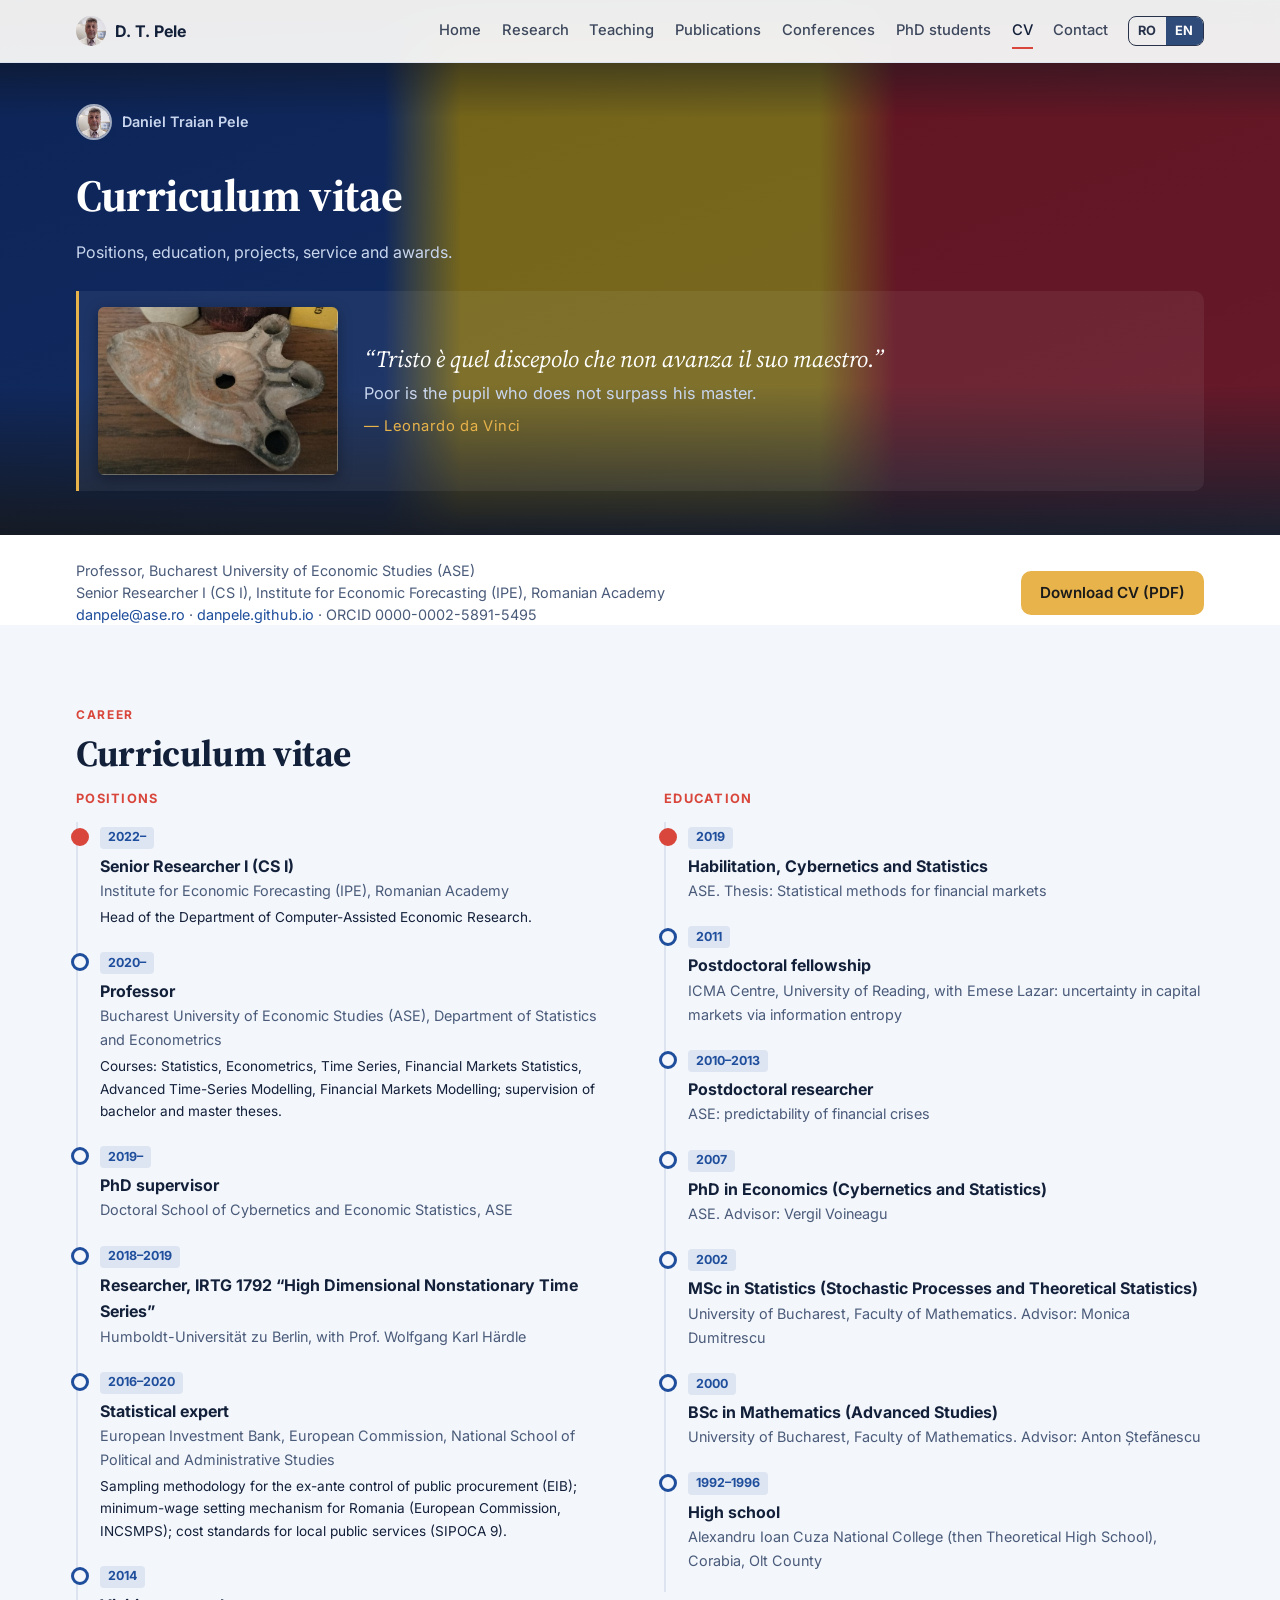
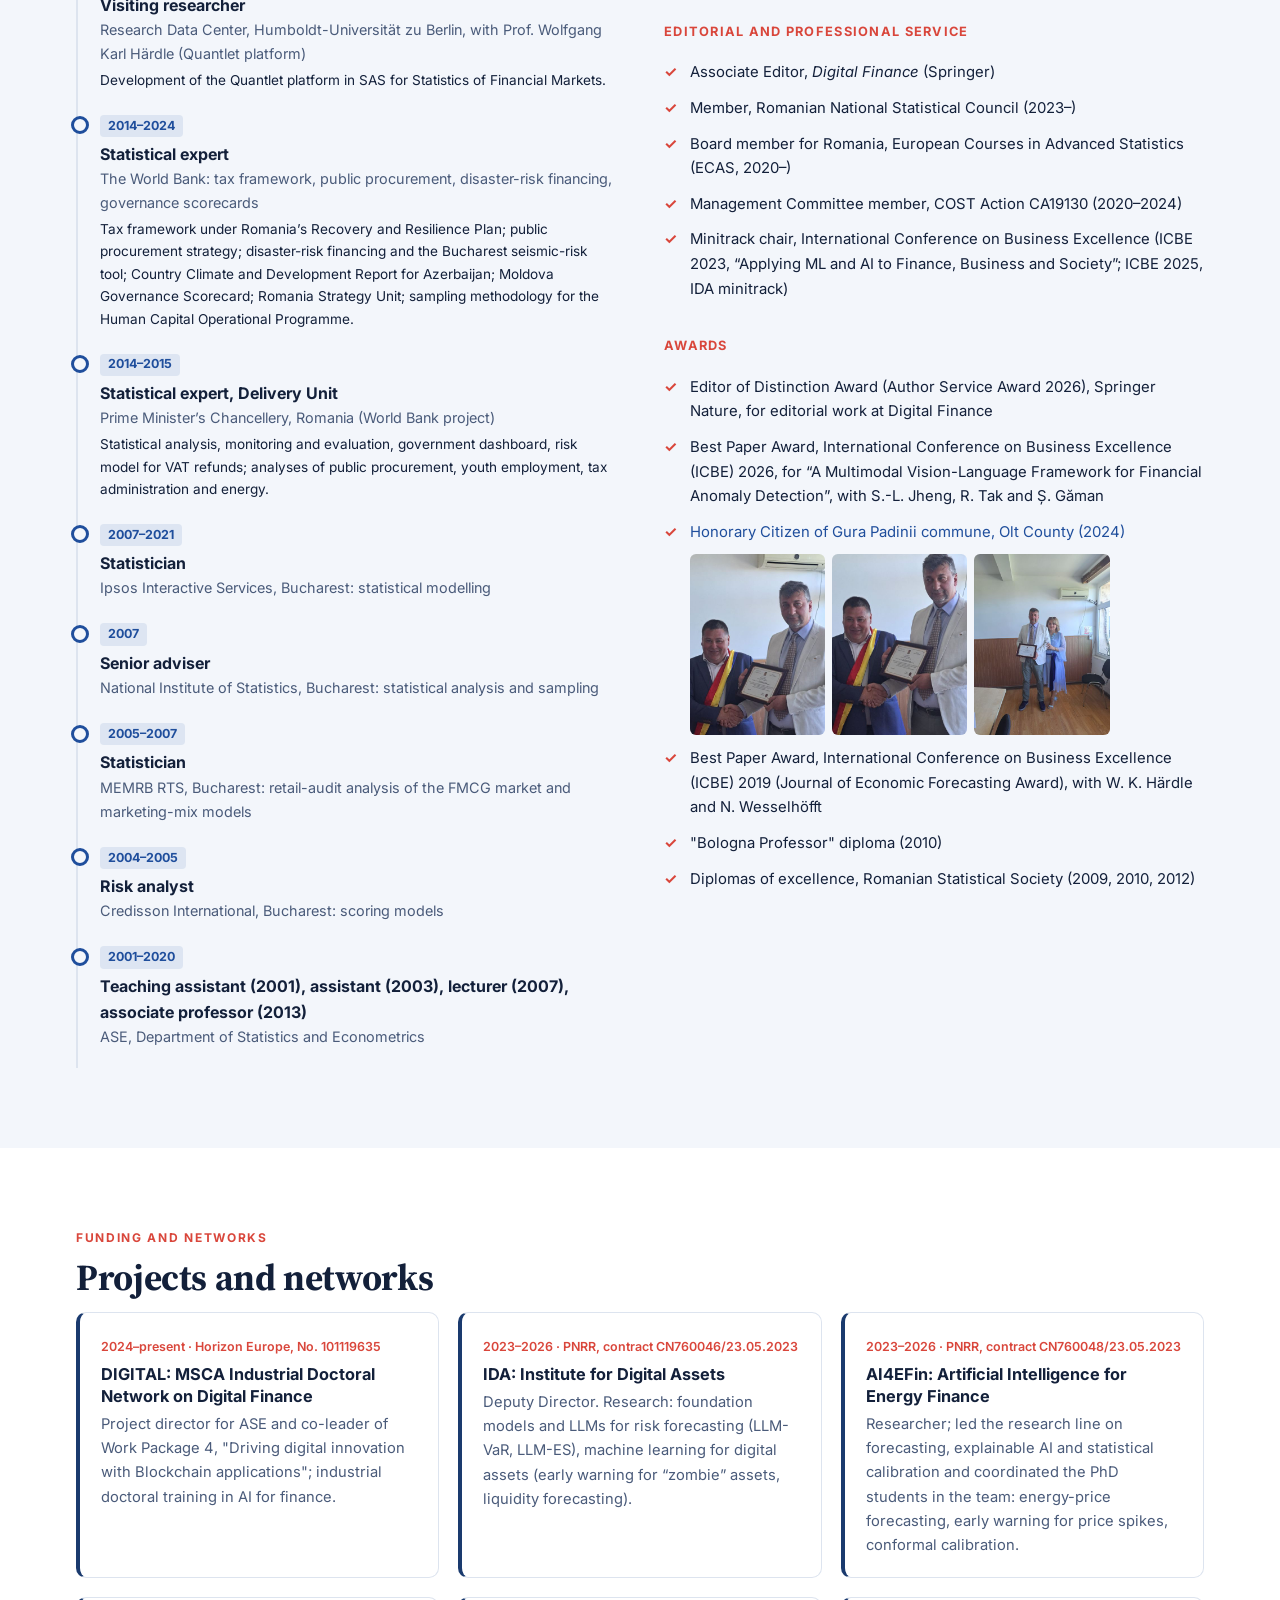
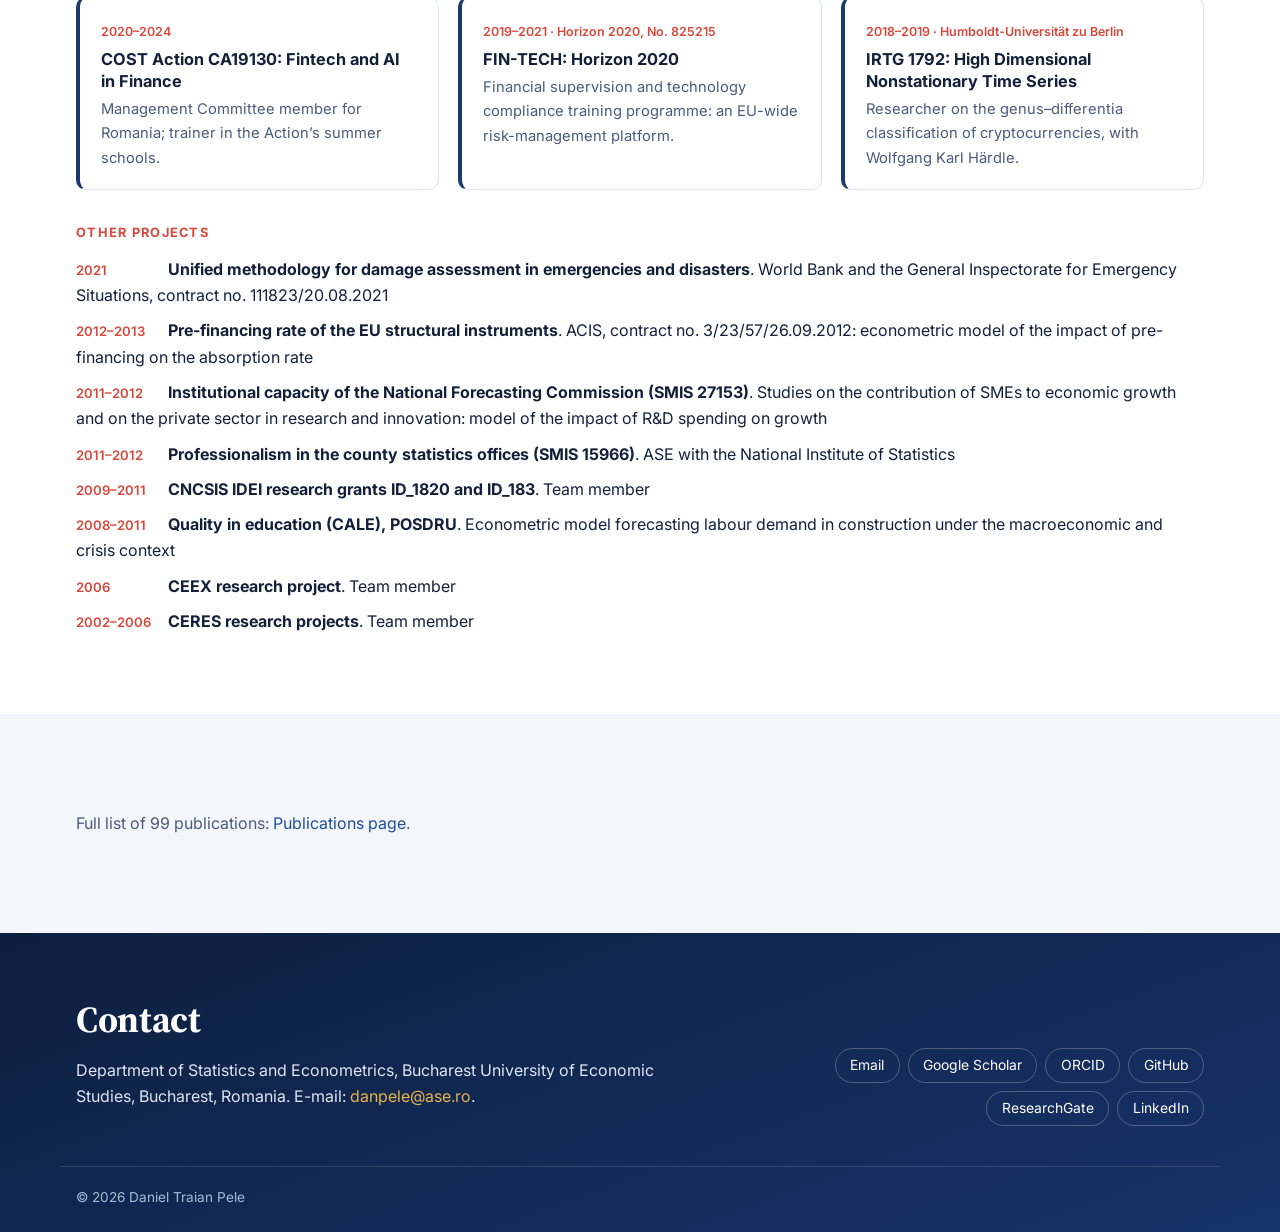
==== cv.html @ 3eecfa54 "Handbook of Blockchain Analytics: correct the editor name (Henry Horng-Shing Lu)" ====
<!DOCTYPE html>
<html lang="en" data-lang="en"><head>
    <meta charset="UTF-8">
    <meta name="viewport" content="width=device-width, initial-scale=1.0">
    <title>Curriculum vitae · Daniel Traian Pele</title>
    <meta name="description" content="Curriculum vitae of Daniel Traian Pele: positions, education, projects, service, awards and journal articles.">
    <meta name="author" content="Daniel Traian Pele">
    <link rel="canonical" href="https://danpele.github.io/cv.html">
    <link rel="alternate" hreflang="en" href="https://danpele.github.io/cv.html">
    <link rel="alternate" hreflang="ro" href="https://danpele.github.io/cv_ro.html">
    <meta property="og:type" content="website">
    <meta property="og:title" content="Curriculum vitae · Daniel Traian Pele">
    <meta property="og:description" content="Curriculum vitae of Daniel Traian Pele: positions, education, projects, service, awards and journal articles.">
    <meta property="og:url" content="https://danpele.github.io/cv.html">
    <meta property="og:image" content="https://danpele.github.io/assets/og.jpg">
    <meta property="og:image:width" content="1200">
    <meta property="og:image:height" content="630">
    <meta property="og:locale" content="en_GB">
    <meta name="twitter:card" content="summary_large_image">
    <link rel="icon" type="image/png" sizes="64x64" href="assets/favicon.png">
    <link rel="apple-touch-icon" href="assets/apple-touch-icon.png">
    <link rel="preconnect" href="https://fonts.googleapis.com">
    <link rel="preconnect" href="https://fonts.gstatic.com" crossorigin="">
    <link href="https://fonts.googleapis.com/css2?family=Inter:wght@400;500;600;700&amp;family=Source+Serif+4:opsz,wght@8..60,500;8..60,600;8..60,700&amp;display=swap" rel="stylesheet">
    <link rel="stylesheet" href="assets/style.css?v=6098e333">
</head>
<body data-page="cv">
    <header class="topbar solid" id="topbar">
        <div class="wrap topbar-inner">
            <a class="brand" href="index.html"><img src="assets/photo.jpg" alt=""><span>D. T. Pele</span></a>
            <nav class="nav" id="nav"><a href="index.html">Home</a><a href="index.html#themes">Research</a><a href="index.html#teaching">Teaching</a><a href="publications.html">Publications</a><a href="talks.html">Conferences</a><a href="phd.html">PhD students</a><a href="cv.html" aria-current="page" class="active">CV</a><a href="#contact">Contact</a></nav>
            <div class="lang" role="group" aria-label="Language"><a href="cv_ro.html" hreflang="ro" id="lang-ro">RO</a><a href="cv.html" hreflang="en" id="lang-en" aria-current="true">EN</a></div>
        </div>
    </header>

    <section class="page-hero">
        <div class="wrap page-hero-inner">
            <a class="page-hero-person" id="page-person" href="index.html"><img src="assets/photo.jpg" alt="" width="56" height="56"><span>Daniel Traian Pele</span></a>
            <h1 id="page-title">Curriculum vitae</h1>
            <p id="page-lead">Positions, education, projects, service and awards.</p>
            <figure class="motto" id="motto"><a class="motto-lamp" href="https://www.linkedin.com/posts/daniel-traian-pele_1-decembrie-ziua-na%C8%9Bional%C4%83-a-rom%C3%A2niei-share-7398786810773942272-Xl_a/" target="_blank" rel="noopener" title="Daco-Roman oil lamp, 2nd–4th century AD, found near Gura-Padinii (Romanați, today Olt county)"><img src="assets/opait.jpg" alt="Daco-Roman oil lamp, 2nd–4th century AD, found near Gura-Padinii (Romanați, today Olt county)" width="806" height="564"></a><div><blockquote lang="it">“Tristo è quel discepolo che non avanza il suo maestro.”</blockquote><p>Poor is the pupil who does not surpass his master.</p><figcaption>— Leonardo da Vinci</figcaption></div></figure>
        </div>
    </section>

    <main>
        <section id="cvhead" class="section cvhead">
            <div class="wrap cvhead-inner">
                <p class="cv-contact" id="cv-contact">Professor, Bucharest University of Economic Studies (ASE)<br>Senior Researcher I (CS I), Institute for Economic Forecasting (IPE), Romanian Academy<br><a href="mailto:danpele@ase.ro">danpele@ase.ro</a> · <a href="https://danpele.github.io">danpele.github.io</a> · ORCID 0000-0002-5891-5495</p>
                <a class="btn btn-solid" id="cv-pdf" href="assets/CV_Daniel_Traian_Pele_EN.pdf" download="" data-t="cvPdf">Download CV (PDF)</a>
            </div>
        </section>
        <section id="cv" class="section">
            <div class="wrap">
                <p class="kicker" data-t="cvKicker">Career</p>
                <h2 data-t="cv">Curriculum vitae</h2>
                <div class="cv-grid">
                    <div>
                        <h3 data-t="positions">Positions</h3>
                        <ol class="timeline" id="positions"><li><span class="when">2022–</span><b>Senior Researcher I (CS I)</b><span class="what">Institute for Economic Forecasting (IPE), Romanian Academy</span><span class="desc">Head of the Department of Computer-Assisted Economic Research.</span></li><li><span class="when">2020–</span><b>Professor</b><span class="what">Bucharest University of Economic Studies (ASE), Department of Statistics and Econometrics</span><span class="desc">Courses: Statistics, Econometrics, Time Series, Financial Markets Statistics, Advanced Time-Series Modelling, Financial Markets Modelling; supervision of bachelor and master theses.</span></li><li><span class="when">2019–</span><b>PhD supervisor</b><span class="what">Doctoral School of Cybernetics and Economic Statistics, ASE</span></li><li><span class="when">2018–2019</span><b>Researcher, IRTG 1792 “High Dimensional Nonstationary Time Series”</b><span class="what">Humboldt-Universität zu Berlin, with Prof. Wolfgang Karl Härdle</span></li><li><span class="when">2016–2020</span><b>Statistical expert</b><span class="what">European Investment Bank, European Commission, National School of Political and Administrative Studies</span><span class="desc">Sampling methodology for the ex-ante control of public procurement (EIB); minimum-wage setting mechanism for Romania (European Commission, INCSMPS); cost standards for local public services (SIPOCA 9).</span></li><li><span class="when">2014</span><b>Visiting researcher</b><span class="what">Research Data Center, Humboldt-Universität zu Berlin, with Prof. Wolfgang Karl Härdle (Quantlet platform)</span><span class="desc">Development of the Quantlet platform in SAS for Statistics of Financial Markets.</span></li><li><span class="when">2014–2024</span><b>Statistical expert</b><span class="what">The World Bank: tax framework, public procurement, disaster-risk financing, governance scorecards</span><span class="desc">Tax framework under Romania’s Recovery and Resilience Plan; public procurement strategy; disaster-risk financing and the Bucharest seismic-risk tool; Country Climate and Development Report for Azerbaijan; Moldova Governance Scorecard; Romania Strategy Unit; sampling methodology for the Human Capital Operational Programme.</span></li><li><span class="when">2014–2015</span><b>Statistical expert, Delivery Unit</b><span class="what">Prime Minister’s Chancellery, Romania (World Bank project)</span><span class="desc">Statistical analysis, monitoring and evaluation, government dashboard, risk model for VAT refunds; analyses of public procurement, youth employment, tax administration and energy.</span></li><li><span class="when">2007–2021</span><b>Statistician</b><span class="what">Ipsos Interactive Services, Bucharest: statistical modelling</span></li><li><span class="when">2007</span><b>Senior adviser</b><span class="what">National Institute of Statistics, Bucharest: statistical analysis and sampling</span></li><li><span class="when">2005–2007</span><b>Statistician</b><span class="what">MEMRB RTS, Bucharest: retail-audit analysis of the FMCG market and marketing-mix models</span></li><li><span class="when">2004–2005</span><b>Risk analyst</b><span class="what">Credisson International, Bucharest: scoring models</span></li><li><span class="when">2001–2020</span><b>Teaching assistant (2001), assistant (2003), lecturer (2007), associate professor (2013)</b><span class="what">ASE, Department of Statistics and Econometrics</span></li></ol>
                    </div>
                    <div>
                        <h3 data-t="education">Education</h3>
                        <ol class="timeline" id="education"><li><span class="when">2019</span><b>Habilitation, Cybernetics and Statistics</b><span class="what">ASE. Thesis: Statistical methods for financial markets</span></li><li><span class="when">2011</span><b>Postdoctoral fellowship</b><span class="what">ICMA Centre, University of Reading, with Emese Lazar: uncertainty in capital markets via information entropy</span></li><li><span class="when">2010–2013</span><b>Postdoctoral researcher</b><span class="what">ASE: predictability of financial crises</span></li><li><span class="when">2007</span><b>PhD in Economics (Cybernetics and Statistics)</b><span class="what">ASE. Advisor: Vergil Voineagu</span></li><li><span class="when">2002</span><b>MSc in Statistics (Stochastic Processes and Theoretical Statistics)</b><span class="what">University of Bucharest, Faculty of Mathematics. Advisor: Monica Dumitrescu</span></li><li><span class="when">2000</span><b>BSc in Mathematics (Advanced Studies)</b><span class="what">University of Bucharest, Faculty of Mathematics. Advisor: Anton Ștefănescu</span></li><li><span class="when">1992–1996</span><b>High school</b><span class="what">Alexandru Ioan Cuza National College (then Theoretical High School), Corabia, Olt County</span></li></ol>
                        <h3 data-t="service">Editorial and professional service</h3>
                        <ul class="ticks" id="service"><li>Associate Editor, <em>Digital Finance</em> (Springer)</li><li>Member, Romanian National Statistical Council (2023–)</li><li>Board member for Romania, European Courses in Advanced Statistics (ECAS, 2020–)</li><li>Management Committee member, COST Action CA19130 (2020–2024)</li><li>Minitrack chair, International Conference on Business Excellence (ICBE 2023, “Applying ML and AI to Finance, Business and Society”; ICBE 2025, IDA minitrack)</li></ul>
                        <h3 data-t="awards">Awards</h3>
                        <ul class="ticks" id="awards"><li>Editor of Distinction Award (Author Service Award 2026), Springer Nature, for editorial work at Digital Finance</li><li>Best Paper Award, International Conference on Business Excellence (ICBE) 2026, for “A Multimodal Vision-Language Framework for Financial Anomaly Detection”, with S.-L. Jheng, R. Tak and Ș. Găman</li><li><a href="https://lnkd.in/p/dWUSnViU" target="_blank" rel="noopener">Honorary Citizen of Gura Padinii commune, Olt County (2024)</a><span class="news-pics" style="max-width:420px"><a href="assets/a_gura_1.jpg" target="_blank" rel="noopener"><img src="assets/a_gura_1.jpg" alt="" width="480" height="640" loading="lazy" style="aspect-ratio:3/4"></a><a href="assets/a_gura_2.jpg" target="_blank" rel="noopener"><img src="assets/a_gura_2.jpg" alt="" width="480" height="640" loading="lazy" style="aspect-ratio:3/4"></a><a href="assets/a_gura_3.jpg" target="_blank" rel="noopener"><img src="assets/a_gura_3.jpg" alt="" width="480" height="640" loading="lazy" style="aspect-ratio:3/4"></a></span></li><li>Best Paper Award, International Conference on Business Excellence (ICBE) 2019 (Journal of Economic Forecasting Award), with W. K. Härdle and N. Wesselhöfft</li><li>"Bologna Professor" diploma (2010)</li><li>Diplomas of excellence, Romanian Statistical Society (2009, 2010, 2012)</li></ul>
                    </div>
                </div>
            </div>
        </section>
        <section id="research" class="section">
            <div class="wrap">
                <p class="kicker" data-t="researchKicker">Funding and networks</p>
                <h2 data-t="research">Projects and networks</h2>
                <div class="projects" id="projects"><a class="project" href="https://www.digital-finance-msca.com" target="_blank" rel="noopener"><span class="meta">2024–present · Horizon Europe, No. 101119635</span><h4>DIGITAL: MSCA Industrial Doctoral Network on Digital Finance</h4><p>Project director for ASE and co-leader of Work Package 4, "Driving digital innovation with Blockchain applications"; industrial doctoral training in AI for finance.</p></a><a class="project" href="https://www.theida.net" target="_blank" rel="noopener"><span class="meta">2023–2026 · PNRR, contract CN760046/23.05.2023</span><h4>IDA: Institute for Digital Assets</h4><p>Deputy Director. Research: foundation models and LLMs for risk forecasting (LLM-VaR, LLM-ES), machine learning for digital assets (early warning for “zombie” assets, liquidity forecasting).</p></a><a class="project" href="https://www.ai4efin.ase.ro" target="_blank" rel="noopener"><span class="meta">2023–2026 · PNRR, contract CN760048/23.05.2023</span><h4>AI4EFin: Artificial Intelligence for Energy Finance</h4><p>Researcher; led the research line on forecasting, explainable AI and statistical calibration and coordinated the PhD students in the team: energy-price forecasting, early warning for price spikes, conformal calibration.</p></a><a class="project" href="https://www.cost.eu/actions/CA19130/" target="_blank" rel="noopener"><span class="meta">2020–2024</span><h4>COST Action CA19130: Fintech and AI in Finance</h4><p>Management Committee member for Romania; trainer in the Action’s summer schools.</p></a><div class="project"><span class="meta">2019–2021 · Horizon 2020, No. 825215</span><h4>FIN-TECH: Horizon 2020</h4><p>Financial supervision and technology compliance training programme: an EU-wide risk-management platform.</p></div><div class="project"><span class="meta">2018–2019 · Humboldt-Universität zu Berlin</span><h4>IRTG 1792: High Dimensional Nonstationary Time Series</h4><p>Researcher on the genus–differentia classification of cryptocurrencies, with Wolfgang Karl Härdle.</p></div></div><h3 class="cv-sec more-proj">Other projects</h3><ul class="more-projects"><li><span class="meta">2021</span> <b>Unified methodology for damage assessment in emergencies and disasters</b>. World Bank and the General Inspectorate for Emergency Situations, contract no. 111823/20.08.2021</li><li><span class="meta">2012–2013</span> <b>Pre-financing rate of the EU structural instruments</b>. ACIS, contract no. 3/23/57/26.09.2012: econometric model of the impact of pre-financing on the absorption rate</li><li><span class="meta">2011–2012</span> <b>Institutional capacity of the National Forecasting Commission (SMIS 27153)</b>. Studies on the contribution of SMEs to economic growth and on the private sector in research and innovation: model of the impact of R&amp;D spending on growth</li><li><span class="meta">2011–2012</span> <b>Professionalism in the county statistics offices (SMIS 15966)</b>. ASE with the National Institute of Statistics</li><li><span class="meta">2009–2011</span> <b>CNCSIS IDEI research grants ID_1820 and ID_183</b>. Team member</li><li><span class="meta">2008–2011</span> <b>Quality in education (CALE), POSDRU</b>. Econometric model forecasting labour demand in construction under the macroeconomic and crisis context</li><li><span class="meta">2006</span> <b>CEEX research project</b>. Team member</li><li><span class="meta">2002–2006</span> <b>CERES research projects</b>. Team member</li></ul>
            </div>
        </section>
        <section id="cvpubs" class="section">
            <div class="wrap">
                <p class="muted" id="cv-pubs-note">Full list of 99 publications: <a href="publications.html">Publications page</a>.</p>
            </div>
        </section>
    </main>

    <footer class="footer" id="contact">
        <div class="wrap footer-grid">
            <div>
                <h2 data-t="contact">Contact</h2>
                <p id="contact-text">Department of Statistics and Econometrics, Bucharest University of Economic Studies, Bucharest, Romania. E-mail: <a href="mailto:danpele@ase.ro">danpele@ase.ro</a>.</p>
            </div>
            <div class="footer-links" id="footer-links"><a href="mailto:danpele@ase.ro">Email</a><a href="https://scholar.google.com/citations?user=8dmnNZ4AAAAJ" target="_blank" rel="noopener">Google Scholar</a><a href="https://orcid.org/0000-0002-5891-5495" target="_blank" rel="noopener">ORCID</a><a href="https://github.com/danpele" target="_blank" rel="noopener">GitHub</a><a href="https://www.researchgate.net/profile/Daniel_Traian_Pele" target="_blank" rel="noopener">ResearchGate</a><a href="https://www.linkedin.com/in/daniel-traian-pele-4a73a49/" target="_blank" rel="noopener">LinkedIn</a></div>
        </div>
        <div class="wrap copyright" id="footer">© 2026 Daniel Traian Pele</div>
    </footer>

    <script src="assets/pubs.js?v=2d4936ce"></script>
    <script src="assets/content.js?v=ff6ba06b"></script>
    <script src="assets/viz.js?v=cdb03537"></script>
    <script src="assets/app.js?v=73535cc8"></script>


</body></html>
---- assets/style.css ----
:root {
    --navy: #1A3A6E;
    --navy-deep: #0D1F3F;
    --accent: #D9463B;
    --gold: #E7B34A;
    --bg: #FFFFFF;
    --bg-alt: #F3F6FB;
    --text: #13203A;
    --muted: #4A5B7A;
    --line: #DDE4EF;
    --card: #FFFFFF;
    --link: #1F4E9C;
    --shadow: 0 1px 2px rgba(13, 31, 63, 0.06), 0 8px 24px rgba(13, 31, 63, 0.07);
    --shadow-hi: 0 2px 4px rgba(13, 31, 63, 0.08), 0 16px 40px rgba(13, 31, 63, 0.14);
    --radius: 14px;
}
@media (prefers-color-scheme: dark) {
    :root {
        --bg: #0B1220;
        --bg-alt: #101A2D;
        --text: #E7EDF7;
        --muted: #A8B7D1;
        --line: #22314B;
        --card: #142038;
        --link: #8DB4F5;
        --accent: #F2786C;
        --shadow: 0 1px 2px rgba(0, 0, 0, 0.3), 0 8px 24px rgba(0, 0, 0, 0.25);
        --shadow-hi: 0 2px 4px rgba(0, 0, 0, 0.35), 0 16px 40px rgba(0, 0, 0, 0.4);
    }
}

* { box-sizing: border-box; }
html { scroll-behavior: smooth; scroll-padding-top: 70px; }
body { margin: 0; font-family: 'Inter', system-ui, sans-serif; font-size: 16px; line-height: 1.65; color: var(--text); background: var(--bg); -webkit-font-smoothing: antialiased; }
a { color: var(--link); text-decoration: none; }
a:hover { text-decoration: underline; }
img { max-width: 100%; }
h1, h2 { font-family: 'Source Serif 4', Georgia, serif; letter-spacing: -0.01em; }
h2 { font-size: clamp(1.7rem, 3vw, 2.3rem); line-height: 1.2; margin: 0 0 0.8rem; }
h3 { font-size: 1.05rem; margin: 1.8rem 0 0.8rem; }
h4 { margin: 0 0 0.3rem; font-size: 1.02rem; line-height: 1.35; }
.wrap { max-width: 1160px; margin: 0 auto; padding: 0 16px; }
.kicker { text-transform: uppercase; letter-spacing: 0.14em; font-size: 0.75rem; font-weight: 700; color: var(--accent); margin: 0 0 0.4rem; }
.lead { color: var(--muted); font-size: 1.05rem; max-width: 720px; margin: 0 0 1.8rem; }
.muted { color: var(--muted); }
.ico { width: 20px; height: 20px; flex: 0 0 auto; }
.ico-lg { width: 34px; height: 34px; }
.ico-xl { width: 64px; height: 64px; }

/* ---------- top bar ---------- */
.topbar { position: fixed; inset: 0 0 auto 0; z-index: 20; transition: background 0.25s, box-shadow 0.25s; color: #fff; }
.topbar.scrolled { background: color-mix(in srgb, var(--bg) 90%, transparent); backdrop-filter: blur(10px); box-shadow: 0 1px 0 var(--line); color: var(--text); }
.topbar-inner { display: flex; align-items: center; gap: 1.2rem; height: 62px; }
.brand { display: flex; align-items: center; gap: 0.55rem; font-weight: 700; color: inherit; white-space: nowrap; opacity: 0; transition: opacity 0.25s; }
.topbar.scrolled .brand { opacity: 1; }
.brand:hover { text-decoration: none; }
.brand img { width: 30px; height: 30px; border-radius: 50%; object-fit: cover; }
.nav { display: flex; gap: 1.3rem; overflow-x: auto; flex: 1; justify-content: flex-end; scrollbar-width: none; }
.nav::-webkit-scrollbar { display: none; }
.nav a { color: inherit; opacity: 0.8; font-size: 0.92rem; font-weight: 500; white-space: nowrap; padding: 0.3rem 0; border-bottom: 2px solid transparent; }
.nav a:hover { opacity: 1; text-decoration: none; }
.nav a.active { opacity: 1; border-bottom-color: var(--accent); }
.lang { display: flex; border: 1px solid currentColor; border-radius: 8px; overflow: hidden; flex: 0 0 auto; opacity: 0.9; }
.lang a { padding: 0.2rem 0.6rem; font-size: 0.8rem; font-weight: 700; color: inherit; }
.lang a:hover { text-decoration: none; }
.lang a[aria-current] { background: #fff; color: var(--navy); }
.topbar.scrolled .lang a[aria-current] { background: var(--navy); color: #fff; }

/* ---------- hero ---------- */
.hero { position: relative; overflow: hidden; color: #fff; padding: 118px 0 0;
    background: radial-gradient(1200px 500px at 80% -10%, #2C5FB3 0%, transparent 60%), linear-gradient(160deg, #0D1F3F 0%, #16336A 55%, #1C428A 100%); }
/* Romanian flag in the background of the home page hero */
.hero::before, .page-hero::before { content: ''; position: absolute; inset: 0; pointer-events: none; opacity: 0.42;
    background: linear-gradient(90deg, #0B3FB0 0%, #0B3FB0 30%, #FCD116 36%, #FCD116 64%, #CE1126 70%, #CE1126 100%);
    -webkit-mask-image: linear-gradient(180deg, transparent 0%, #000 22%, #000 72%, transparent 100%); mask-image: linear-gradient(180deg, transparent 0%, #000 22%, #000 72%, transparent 100%); }
.hero > .wrap, .page-hero > .wrap { position: relative; z-index: 1; }
body[data-page="home"] .hero { background: linear-gradient(160deg, #0E1117 0%, #161B24 55%, #1B2130 100%); }
.hero-bg { position: absolute; inset: auto 0 0 0; width: 100%; height: 42%; pointer-events: none; }
#hero-path-a { stroke: rgba(231, 179, 74, 0.55); }
#hero-path-b { stroke: rgba(141, 180, 245, 0.45); }
#hero-band { fill: rgba(255, 255, 255, 0.035); }
.hero-inner { position: relative; display: flex; gap: 2.6rem; align-items: center; }
.hero-photo { flex: 0 0 220px; height: 220px; border-radius: 50%; padding: 5px; background: rgba(255, 255, 255, 0.9); box-shadow: 0 12px 32px rgba(0, 0, 0, 0.3); }
.hero-photo img { width: 100%; height: 100%; border-radius: 50%; object-fit: cover; display: block; }
.eyebrow { text-transform: uppercase; letter-spacing: 0.12em; font-size: 0.78rem; font-weight: 600; color: var(--gold); margin: 0 0 0.6rem; }
.hero h1 { margin: 0; font-size: clamp(2.2rem, 4.6vw, 3.3rem); line-height: 1.05; font-weight: 700; }
.roles { display: flex; flex-wrap: wrap; gap: 0.8rem; margin: 1.1rem 0 1.5rem; }
.role { display: flex; align-items: center; gap: 0.75rem; background: rgba(255, 255, 255, 0.07); border: 1px solid rgba(255, 255, 255, 0.16); border-radius: 12px; padding: 0.6rem 1rem 0.6rem 0.6rem; color: #C9D6EE; font-size: 0.9rem; line-height: 1.35; transition: background 0.15s; }
.role:hover { background: rgba(255, 255, 255, 0.13); text-decoration: none; }
.role img { width: 44px; height: 44px; object-fit: contain; background: #fff; border-radius: 50%; padding: 4px; flex: 0 0 auto; }
.role b { display: block; color: #fff; font-size: 1.02rem; font-weight: 600; }
.cta { display: flex; flex-wrap: wrap; gap: 0.6rem; margin-bottom: 1.1rem; }
.btn { display: inline-block; padding: 0.6rem 1.2rem; border-radius: 10px; font-weight: 600; font-size: 0.95rem; transition: transform 0.15s, background 0.15s; }
.btn:hover { text-decoration: none; transform: translateY(-1px); }
.btn-solid { background: var(--gold); color: #1B1B1B; }
.btn-solid:hover { background: #F0C466; }
.btn-ghost { border: 1px solid rgba(255, 255, 255, 0.45); color: #fff; }
.btn-ghost:hover { background: rgba(255, 255, 255, 0.1); }
.links { display: flex; flex-wrap: wrap; gap: 0.3rem 1rem; }
.links a { color: #C9D6EE; font-size: 0.88rem; font-weight: 500; }
.links a:hover { color: #fff; }
.kpis { position: relative; display: grid; grid-template-columns: repeat(4, 1fr); margin-top: 3rem; border-top: 1px solid rgba(255, 255, 255, 0.15); }
.kpi { padding: 1.3rem 0.5rem 1.6rem; text-align: center; border-left: 1px solid rgba(255, 255, 255, 0.12); }
.kpi:first-child { border-left: 0; }
.kpi b { display: block; font-family: 'Source Serif 4', serif; font-size: 2.4rem; line-height: 1; color: #fff; }
.kpi span { font-size: 0.85rem; color: #C9D6EE; }

/* ---------- partners ---------- */
.partners { background: var(--bg); border-bottom: 1px solid var(--line); }
.partners-inner { display: flex; flex-wrap: wrap; align-items: center; justify-content: space-between; gap: 1.2rem 2rem; padding-top: 1.4rem; padding-bottom: 1.4rem; }
.partners a { display: block; }
.partners img { height: 46px; width: auto; filter: grayscale(0.35); opacity: 0.85; transition: filter 0.2s, opacity 0.2s, transform 0.2s; }
.partners a:hover img { filter: none; opacity: 1; transform: scale(1.05); }
@media (prefers-color-scheme: dark) { .partners img { background: #fff; border-radius: 8px; padding: 4px 8px; } }

/* ---------- sections ---------- */
.section { padding: 5rem 0; }
main > .section:nth-of-type(even) { background: var(--bg-alt); }
.rv { opacity: 1; }
.rv.in { opacity: 1; transform: none; }
@media (prefers-reduced-motion: reduce) { .rv { opacity: 1; transform: none; transition: none; } html { scroll-behavior: auto; } }

.about-photo { float: right; width: 38%; height: auto; aspect-ratio: 3 / 4; object-fit: cover; object-position: 50% 50%; border-radius: 12px; margin: 0.3rem 0 1rem 1.6rem; box-shadow: 0 10px 30px rgba(0,0,0,0.12); }
@media (max-width: 640px) { .about-photo { float: none; width: 100%; margin: 0 0 1.2rem; } }
.about-grid { display: grid; grid-template-columns: 1.6fr 1fr; gap: 3.5rem; align-items: start; }
.bio p { font-size: 1.07rem; margin: 0 0 1rem; }
.bio p:first-child::first-letter { font-family: 'Source Serif 4', serif; float: left; font-size: 3.4rem; line-height: 0.9; padding: 0.35rem 0.5rem 0 0; color: var(--navy); font-weight: 700; }
@media (prefers-color-scheme: dark) { .bio p:first-child::first-letter { color: var(--gold); } }
.chips { list-style: none; padding: 0; margin: 1.4rem 0 0; display: flex; flex-wrap: wrap; gap: 0.45rem; }
.chips li { background: var(--bg-alt); border: 1px solid var(--line); border-radius: 999px; padding: 0.2rem 0.8rem; font-size: 0.85rem; font-weight: 500; }
.now { background: var(--card); border: 1px solid var(--line); border-radius: var(--radius); padding: 1.5rem 1.6rem; box-shadow: var(--shadow); border-top: 4px solid var(--accent); }
.now h3 { margin: 0 0 0.8rem; text-transform: uppercase; letter-spacing: 0.1em; font-size: 0.8rem; color: var(--accent); }
.now ul { list-style: none; margin: 0; padding: 0; }
.now li { position: relative; padding: 0.55rem 0 0.55rem 1.3rem; border-bottom: 1px solid var(--line); font-size: 0.93rem; }
.now li:last-child { border-bottom: 0; }
.now li::before { content: ''; position: absolute; left: 0; top: 1.05rem; width: 7px; height: 7px; border-radius: 50%; background: var(--gold); }

/* themes */
.themes { display: grid; grid-template-columns: repeat(3, 1fr); gap: 1.2rem; }
.theme { text-align: left; font: inherit; color: var(--text); background: var(--card); border: 1px solid var(--line); border-radius: var(--radius); padding: 1.5rem; cursor: pointer; box-shadow: var(--shadow); transition: transform 0.2s, box-shadow 0.2s, border-color 0.2s; display: flex; flex-direction: column; }
.theme:hover { transform: translateY(-4px); box-shadow: var(--shadow-hi); border-color: var(--link); }
.theme .ico { color: var(--link); margin-bottom: 0.9rem; padding: 7px; box-sizing: content-box; background: color-mix(in srgb, var(--link) 10%, transparent); border-radius: 12px; }
.theme p { margin: 0 0 1rem; color: var(--muted); font-size: 0.93rem; flex: 1; }
.more { font-size: 0.85rem; font-weight: 600; color: var(--link); }

/* selected papers */
.featured { display: grid; grid-template-columns: repeat(3, 1fr); gap: 1.4rem; }
.paper { display: flex; flex-direction: column; background: var(--card); border: 1px solid var(--line); border-radius: var(--radius); overflow: hidden; color: var(--text); box-shadow: var(--shadow); transition: transform 0.2s, box-shadow 0.2s; }
.paper:hover { transform: translateY(-4px); box-shadow: var(--shadow-hi); text-decoration: none; }
.fig { height: 170px; background: #fff; display: flex; align-items: center; justify-content: center; overflow: hidden; border-bottom: 1px solid var(--line); }
.fig img { width: 100%; height: 100%; object-fit: cover; object-position: center top; transition: transform 0.4s; }
.paper:hover .fig img, .course:hover .fig img { transform: scale(1.04); }
.fig-logo img { object-fit: contain; width: 45%; height: 70%; }
.fig-type { padding: 1.2rem; color: #fff; font-family: 'Source Serif 4', serif; font-size: 1.35rem; font-weight: 600; text-align: center; line-height: 1.25; }
.fig-0 { background: linear-gradient(135deg, #16336A, #2C5FB3); }
.fig-1 { background: linear-gradient(135deg, #7A1F1A, #D9463B); }
.fig-2 { background: linear-gradient(135deg, #0F4C4C, #1F8A7A); }
.paper-body { padding: 1.1rem 1.3rem 1.3rem; display: flex; flex-direction: column; flex: 1; }
.journal { font-size: 0.75rem; text-transform: uppercase; letter-spacing: 0.06em; font-weight: 700; color: var(--accent); margin-bottom: 0.35rem; }
.paper p { color: var(--muted); font-size: 0.92rem; margin: 0.2rem 0 0.9rem; flex: 1; }

/* courses */
.courses { display: grid; grid-template-columns: repeat(3, 1fr); gap: 1.4rem; }
.course { display: flex; flex-direction: column; background: var(--card); border: 1px solid var(--line); border-radius: var(--radius); overflow: hidden; color: var(--text); box-shadow: var(--shadow); transition: transform 0.2s, box-shadow 0.2s; }
.course:hover { transform: translateY(-4px); box-shadow: var(--shadow-hi); text-decoration: none; }
.course .fig { height: 150px; }
.fig-icon { background: linear-gradient(135deg, #0D1F3F, #1F4E9C); color: var(--gold); }
.course-body { padding: 1.1rem 1.3rem 1.3rem; }
.course-body p { margin: 0.2rem 0 0; font-size: 0.92rem; }
.course-body .meta { color: var(--muted); font-size: 0.85rem; margin: 0 0 0.4rem; }
.tag { display: inline-block; font-size: 0.7rem; text-transform: uppercase; letter-spacing: 0.08em; color: #fff; background: var(--navy); border-radius: 4px; padding: 0.1rem 0.45rem; font-weight: 700; margin-bottom: 0.5rem; }
.note { margin-top: 1.6rem; color: var(--muted); }
.note b { color: var(--text); }

/* projects */
.projects { display: grid; grid-template-columns: repeat(3, 1fr); gap: 1.2rem; }
.project { display: block; background: var(--card); border: 1px solid var(--line); border-left: 4px solid var(--navy); border-radius: 10px; padding: 1.2rem 1.3rem; color: var(--text); transition: border-color 0.2s, transform 0.2s; }
@media (prefers-color-scheme: dark) { .project { border-left-color: var(--link); } }
a.project:hover { border-left-color: var(--accent); transform: translateX(3px); text-decoration: none; }
.project .meta { font-size: 0.78rem; font-weight: 600; color: var(--accent); }
.project h4 { margin-top: 0.3rem; }
.project p { margin: 0; font-size: 0.92rem; color: var(--muted); }

/* collaborators */
.collab-title { margin-top: 2.5rem; text-transform: uppercase; letter-spacing: 0.1em; font-size: 0.8rem; color: var(--accent); }
.collabs { display: grid; grid-template-columns: repeat(3, 1fr); gap: 1rem; }
.collab { display: flex; gap: 0.9rem; align-items: center; background: var(--card); border: 1px solid var(--line); border-radius: var(--radius); padding: 1.1rem 1.3rem; color: var(--text); box-shadow: var(--shadow); transition: transform 0.2s, box-shadow 0.2s; }
.collab:hover { transform: translateY(-3px); box-shadow: var(--shadow-hi); text-decoration: none; }
.collab img, .collab .phd-av { flex: 0 0 64px; width: 64px; height: 64px; border-radius: 50%; object-fit: cover; font-size: 1.3rem; }
.collab h4 { margin: 0 0 0.15rem; font-size: 0.98rem; }
.collab p { margin: 0 0 0.25rem; font-size: 0.8rem; line-height: 1.35; color: var(--muted); }

/* publications */
.pub-panel { background: var(--card); border: 1px solid var(--line); border-radius: var(--radius); padding: 1.2rem 1.4rem 2.2rem; box-shadow: var(--shadow); }
.pub-tools { display: flex; flex-wrap: wrap; gap: 0.8rem; align-items: center; justify-content: space-between; }
.filters { display: flex; flex-wrap: wrap; gap: 0.4rem; }
.filters button, .pub-theme button { border: 1px solid var(--line); background: var(--bg-alt); color: var(--text); border-radius: 999px; padding: 0.3rem 0.85rem; font: inherit; font-size: 0.86rem; font-weight: 500; cursor: pointer; }
.filters button small { color: var(--muted); margin-left: 0.2rem; }
.filters button[aria-pressed="true"] { background: var(--navy); border-color: var(--navy); color: #fff; }
.filters button[aria-pressed="true"] small { color: #D5E0F2; }
#pub-search { flex: 0 1 300px; min-width: 0; width: 100%; border: 1px solid var(--line); background: var(--bg-alt); color: var(--text); border-radius: 10px; padding: 0.5rem 0.9rem; font: inherit; font-size: 0.92rem; }
#pub-search:focus { outline: 2px solid var(--link); outline-offset: 1px; }
.pub-theme { display: flex; align-items: center; gap: 0.5rem; margin-top: 0.8rem; color: var(--link); font-size: 0.92rem; }
.pub-theme span { color: var(--text); }
.years { display: flex; align-items: flex-end; gap: 3px; height: 64px; margin-top: 1rem; }
.yb { flex: 1; height: 100%; display: flex; flex-direction: column; justify-content: flex-end; position: relative; }
.yb i { display: block; background: linear-gradient(180deg, var(--link), var(--navy)); border-radius: 3px 3px 0 0; transition: height 0.3s; }
.yb em { position: absolute; left: 50%; transform: translateX(-50%); bottom: calc(100% + 1px); font-style: normal; font-size: 0.62rem; color: var(--muted); display: none; }
.yb:hover em { display: block; }
.yb span { position: absolute; bottom: -1.25rem; left: 50%; transform: translateX(-50%); font-size: 0.68rem; color: var(--muted); }
#pub-list { margin-top: 1.5rem; }
.pub-year { display: grid; grid-template-columns: 90px 1fr; gap: 1rem; padding-top: 0.6rem; }
.year { position: sticky; top: 80px; align-self: start; margin: 0.7rem 0 0; font-family: 'Source Serif 4', serif; font-size: 1.6rem; color: var(--link); }
.pubs { list-style: none; padding: 0; margin: 0; }
.pubs li { background: var(--card); border: 1px solid var(--line); border-radius: 10px; padding: 0.9rem 1.1rem; margin: 0.6rem 0; transition: border-color 0.15s; }
.pubs li:hover { border-color: var(--link); }
.pt { font-weight: 600; line-height: 1.4; }
.pt a { color: var(--text); }
.pt a:hover { color: var(--link); }
.pa, .pv { font-size: 0.88rem; margin-top: 0.2rem; }
.pv { color: var(--muted); }
.doi { font-size: 0.8rem; overflow-wrap: anywhere; color: var(--muted); }
.kind { float: right; font-size: 0.66rem; text-transform: uppercase; letter-spacing: 0.05em; font-weight: 700; margin-left: 0.8rem; padding: 0.1rem 0.45rem; border-radius: 4px; background: color-mix(in srgb, var(--accent) 12%, transparent); color: var(--accent); }
.award { display: inline-block; font-size: 0.72rem; font-weight: 700; color: #7A5200; background: #FCEFC9; border: 1px solid #E7B34A; border-radius: 4px; padding: 0.05rem 0.5rem; margin-bottom: 0.3rem; }
@media (prefers-color-scheme: dark) { .award { color: #F5D68A; background: rgba(231, 179, 74, 0.15); } }
.k-journal { background: color-mix(in srgb, var(--link) 12%, transparent); color: var(--link); }

/* PhD students */
.phd-grid { display: grid; grid-template-columns: repeat(3, 1fr); gap: 1.2rem; }
.phd { background: var(--card); border: 1px solid var(--line); border-radius: var(--radius); padding: 1.2rem 1.3rem; box-shadow: var(--shadow); }
.phd-head { display: flex; align-items: center; gap: 0.8rem; margin-bottom: 0.7rem; }
.phd-head h4 { margin: 0; }
.phd-head .muted { font-size: 0.82rem; }
.phd-av { flex: 0 0 56px; width: 56px; height: 56px; object-fit: cover; border-radius: 50%; display: grid; place-items: center; font-weight: 700; color: #fff; background: linear-gradient(135deg, var(--navy), #2C5FB3); font-size: 0.95rem; }
.phd ul { margin: 0; padding-left: 1.1rem; font-size: 0.86rem; }
.phd li { margin: 0.25rem 0; }
.phd li a { color: var(--text); }
.phd li a:hover { color: var(--link); }
.phd-topics { margin-top: 2.2rem; background: var(--card); border: 1px solid var(--line); border-left: 4px solid var(--gold); border-radius: 10px; padding: 1.2rem 1.5rem; }
.phd-topics h3 { margin-top: 0; }
.phd-topics ol { margin: 0.5rem 0 0; padding-left: 1.3rem; }
.phd-topics li { margin: 0.25rem 0; }

.phd-group { margin: 1.8rem 0 1rem; }
.phd-group small { color: var(--muted); font-weight: 500; margin-left: 0.3rem; }
.phd-period { font-size: 0.82rem; font-weight: 600; color: var(--link); }
.phd-st { display: inline-block; font-size: 0.66rem; text-transform: uppercase; letter-spacing: 0.05em; font-weight: 700; padding: 0.05rem 0.45rem; border-radius: 4px; margin-left: 0.3rem; background: color-mix(in srgb, var(--link) 12%, transparent); color: var(--link); }
.st-def { background: #FCEFC9; color: #7A5200; }
.phd-thesis { font-size: 0.9rem; margin: 0 0 0.4rem; }
.phd-thesis span { font-weight: 600; color: var(--accent); font-size: 0.78rem; text-transform: uppercase; letter-spacing: 0.04em; }
.phd-co { font-size: 0.82rem; color: var(--muted); margin: 0 0 0.4rem; font-style: italic; }
.phd details summary { cursor: pointer; font-size: 0.85rem; font-weight: 600; color: var(--link); margin-top: 0.3rem; }
.phd details ul { margin-top: 0.4rem; }

/* conferences */
.talks { display: grid; gap: 1rem; }
#talks-older { display: grid; gap: 1rem; }
#talks-older[hidden] { display: none; }
.btn-more { justify-self: start; border: 1px solid var(--line); background: var(--card); color: var(--link); border-radius: 999px; padding: 0.5rem 1.2rem; font: inherit; font-weight: 600; cursor: pointer; }
.btn-more:hover { border-color: var(--link); }
.talk { display: grid; grid-template-columns: 170px 1fr; gap: 1.5rem; background: var(--card); border: 1px solid var(--line); border-radius: var(--radius); padding: 1.3rem 1.5rem; box-shadow: var(--shadow); }
.talk-award { border-left: 4px solid var(--gold); }
.talk-when { font-family: 'Source Serif 4', serif; font-weight: 600; color: var(--link); font-size: 1.05rem; }
.talk h4 { font-size: 1.08rem; }
.talk h4 a { color: var(--text); }
.talk h4 a:hover { color: var(--link); }
.talk-place { margin: 0 0 0.6rem; color: var(--muted); font-size: 0.9rem; }
.talk-link { font-weight: 600; white-space: nowrap; }
.talk ul { list-style: none; margin: 0; padding: 0; }
.talk li { padding: 0.35rem 0; border-top: 1px dashed var(--line); font-size: 0.93rem; }
.tk { display: inline-block; font-size: 0.66rem; text-transform: uppercase; letter-spacing: 0.05em; font-weight: 700; padding: 0.05rem 0.45rem; border-radius: 4px; margin-right: 0.5rem; background: color-mix(in srgb, var(--link) 12%, transparent); color: var(--link); vertical-align: 1px; }
.tk-talk { background: var(--accent); color: #fff; }
.tt { font-weight: 600; }
.tt a { color: var(--text); }
.tt a:hover { color: var(--link); }
.tn { display: block; color: var(--muted); font-size: 0.85rem; margin-top: 0.1rem; }

/* code */
.repos { display: grid; grid-template-columns: repeat(4, 1fr); gap: 1rem; }
.repo { display: block; background: var(--card); border: 1px solid var(--line); border-radius: 12px; padding: 1rem 1.1rem; color: var(--text); transition: transform 0.2s, box-shadow 0.2s; }
.repo:hover { transform: translateY(-3px); box-shadow: var(--shadow-hi); text-decoration: none; }
.repo-kind { font-size: 0.68rem; text-transform: uppercase; letter-spacing: 0.08em; font-weight: 700; color: var(--accent); }
.repo h4 { font-family: ui-monospace, 'SF Mono', Menlo, monospace; font-size: 0.95rem; color: var(--link); margin: 0.2rem 0 0.3rem; }
.repo p { margin: 0; font-size: 0.87rem; color: var(--muted); }

/* CV */
.cv-grid { display: grid; grid-template-columns: 1fr 1fr; gap: 3rem; }
.cv-grid h3 { text-transform: uppercase; letter-spacing: 0.1em; font-size: 0.8rem; color: var(--accent); }
.cv-grid > div > h3:first-child { margin-top: 0; }
.timeline { list-style: none; padding: 0 0 0 1.4rem; margin: 0; border-left: 2px solid var(--line); }
.timeline li { position: relative; padding: 0 0 1.2rem; }
.timeline li::before { content: ''; position: absolute; left: calc(-1.4rem - 7px); top: 0.35rem; width: 12px; height: 12px; border-radius: 50%; background: var(--bg-alt); border: 3px solid var(--link); }
.timeline li:first-child::before { background: var(--accent); border-color: var(--accent); }
.timeline .when { display: inline-block; font-size: 0.78rem; font-weight: 700; color: var(--link); background: color-mix(in srgb, var(--link) 10%, transparent); padding: 0.05rem 0.5rem; border-radius: 4px; }
.timeline b { display: block; margin-top: 0.25rem; }
.timeline .what { display: block; font-size: 0.9rem; color: var(--muted); }
.timeline .desc { display: block; font-size: 0.85rem; color: var(--text); margin-top: 0.2rem; }
.ticks { list-style: none; padding: 0; margin: 0; }
.ticks li { position: relative; padding: 0.35rem 0 0.35rem 1.6rem; font-size: 0.93rem; }
.ticks li::before { content: '✓'; position: absolute; left: 0; top: 0.35rem; color: var(--accent); font-weight: 700; }

/* footer */
.footer { background: linear-gradient(160deg, #0D1F3F, #16336A); color: #DCE5F5; padding: 4rem 0 1.5rem; }
.footer h2 { color: #fff; }
.footer a { color: var(--gold); }
.footer-grid { display: grid; grid-template-columns: 1.4fr 1fr; gap: 2rem; align-items: end; }
.footer-links { display: flex; flex-wrap: wrap; gap: 0.5rem; justify-content: flex-end; }
.footer-links a { border: 1px solid rgba(255, 255, 255, 0.25); border-radius: 999px; padding: 0.3rem 0.9rem; font-size: 0.87rem; color: #fff; }
.footer-links a:hover { background: rgba(255, 255, 255, 0.1); text-decoration: none; }
.copyright { margin-top: 2.5rem; padding-top: 1.2rem; border-top: 1px solid rgba(255, 255, 255, 0.12); font-size: 0.85rem; color: #A9BAD8; }

/* ---------- responsive ---------- */
@media (max-width: 980px) {
    .themes, .featured, .courses, .projects, .phd-grid, .collabs { grid-template-columns: repeat(2, 1fr); }
    .repos { grid-template-columns: repeat(2, 1fr); }
    .about-grid { grid-template-columns: 1fr; gap: 2rem; }
    .now { position: static; }
}
@media (max-width: 700px) {
    .topbar-inner { flex-wrap: wrap; height: auto; padding-top: 0.45rem; gap: 0.2rem 1rem; justify-content: space-between; }
    .nav { order: 3; flex: 0 0 100%; justify-content: flex-start; gap: 1.1rem; padding: 0.35rem 0 0.5rem; font-size: 0.9rem; white-space: nowrap; -webkit-overflow-scrolling: touch; }
    .brand { opacity: 1; }
    .hero { padding-top: 90px; }
    .hero-inner { flex-direction: column; align-items: flex-start; gap: 1.5rem; }
    .hero-photo { flex-basis: auto; width: 140px; height: 140px; }
    .kpis { grid-template-columns: repeat(2, 1fr); margin-top: 2rem; }
    .kpi:nth-child(3) { border-left: 0; }
    .kpi b { font-size: 1.9rem; }
    .section { padding: 3.5rem 0; }
    .themes, .featured, .courses, .projects, .phd-grid, .collabs, .repos, .cv-grid, .footer-grid { grid-template-columns: 1fr; }
    .footer-links { justify-content: flex-start; }
    .partners img { height: 34px; }
    .partners-inner { justify-content: center; }
    .pub-panel { position: static; }
    .pub-year { grid-template-columns: 1fr; gap: 0; }
    .talk { grid-template-columns: 1fr; gap: 0.3rem; padding: 1.1rem; }
    .year { position: static; }
    .kind { float: none; display: inline-block; margin: 0 0 0.3rem; }
}

/* ---------- illustrations ---------- */
.viz { display: block; width: 100%; height: 100%; }
.hero-viz { flex: 0 0 330px; margin-left: auto; align-self: center; }
.hero-viz svg { height: auto; }
.hero-viz p { margin: 0.4rem 0 0; font-size: 0.72rem; color: #A9BAD8; line-height: 1.35; }
.hero-text { position: relative; z-index: 1; flex: 1 1 520px; min-width: 0; }
@media (max-width: 1180px) { .hero-viz { display: none; } }
.theme-viz { height: 92px; margin: -0.3rem -0.3rem 0.9rem; padding: 0.4rem; border-radius: 10px; background: linear-gradient(180deg, color-mix(in srgb, var(--link) 6%, transparent), transparent); }
.fig-viz { background: radial-gradient(140% 120% at 85% 0%, #2C5FB3 0%, #16336A 45%, #0D1F3F 100%); padding: 14px 18px; border-bottom: 0; }
.fig-viz .viz { height: 100%; }

/* ---------- map and network ---------- */
.viz-card { margin: 0 0 1.6rem; background: var(--card); border: 1px solid var(--line); border-radius: var(--radius); box-shadow: var(--shadow); padding: 1rem 1.2rem 0.9rem; }
.viz-card figcaption { font-size: 0.84rem; color: var(--muted); margin-top: 0.4rem; }
.viz-title { margin: 0 0 0.4rem; text-transform: uppercase; letter-spacing: 0.1em; font-size: 0.8rem; color: var(--accent); }
.talk-map svg, .coauthor-net svg { display: block; width: 100%; height: auto; }
.map-bg { fill: color-mix(in srgb, var(--link) 3%, var(--card)); }
.map-sphere { fill: color-mix(in srgb, var(--link) 6%, var(--card)); }
.talk-map { position: relative; cursor: grab; }
.talk-map:active { cursor: grabbing; }
.map-land, .map-grat, .map-arc { vector-effect: non-scaling-stroke; }
.map-ctl { position: absolute; right: 10px; top: 10px; display: flex; flex-direction: column; gap: 4px; }
.map-ctl button { width: 30px; height: 30px; border-radius: 8px; border: 1px solid var(--line); background: var(--card); color: var(--text); font: 600 1rem Inter, sans-serif; cursor: pointer; box-shadow: var(--shadow); }
.map-ctl button:hover { border-color: var(--link); color: var(--link); }
.map-grat { fill: none; stroke: var(--line); stroke-width: 0.5; }
.map-land { fill: color-mix(in srgb, var(--link) 16%, var(--card)); stroke: var(--card); stroke-width: 0.5; }
.map-arc { fill: none; stroke: var(--accent); stroke-width: 0.9; opacity: 0.35; }
.map-dot { fill: var(--accent); fill-opacity: 0.85; stroke: #fff; stroke-width: 1.2; cursor: pointer; }
.map-dot.home { fill: var(--navy); }
.map-dot:hover { fill-opacity: 1; stroke-width: 2; }
.net-spoke { stroke: color-mix(in srgb, var(--link) 35%, transparent); }
.net-link { stroke: color-mix(in srgb, var(--accent) 45%, transparent); }
.net-node { fill: var(--link); stroke: #fff; stroke-width: 1.2; cursor: pointer; }
.net-node:hover { fill: var(--accent); }
.net-me { fill: var(--navy); stroke: var(--gold); stroke-width: 3; }
.net-me-label { fill: #fff; font: 700 13px Inter, sans-serif; pointer-events: none; }
.net-label { fill: var(--text); font: 600 11px Inter, sans-serif; pointer-events: none; paint-order: stroke; stroke: var(--card); stroke-width: 3px; }
.viz-tip { position: fixed; z-index: 50; max-width: 290px; background: #0D1F3F; color: #fff; font-size: 0.8rem; line-height: 1.4; padding: 0.55rem 0.7rem; border-radius: 8px; box-shadow: 0 8px 24px rgba(0,0,0,0.3); pointer-events: none; }
.viz-tip ul { margin: 0.3rem 0 0; padding-left: 1rem; }
.viz-tip li span { color: #A9BAD8; }

/* ---------- inner pages ---------- */
.topbar.solid { background: color-mix(in srgb, var(--bg) 92%, transparent); backdrop-filter: blur(10px); box-shadow: 0 1px 0 var(--line); color: var(--text); }
.topbar.solid .brand { opacity: 1; }
.topbar.solid .lang a[aria-current] { background: var(--navy); color: #fff; }
.nav a[aria-current="page"] { opacity: 1; border-bottom-color: var(--accent); }
.page-hero { position: relative; overflow: hidden; color: #fff; padding: 104px 0 44px; background: linear-gradient(160deg, #0E1117 0%, #161B24 55%, #1B2130 100%); }
.page-hero-person { display: inline-flex; align-items: center; gap: 0.6rem; color: #C9D6EE; font-weight: 600; font-size: 0.9rem; }
.page-hero-person:hover { color: #fff; text-decoration: none; }
.page-hero-person img { width: 36px; height: 36px; border-radius: 50%; object-fit: cover; border: 2px solid rgba(255,255,255,0.6); }
.page-hero h1 { margin: 0.7rem 0 0.4rem; font-size: clamp(2rem, 4vw, 2.8rem); }
.page-hero p { margin: 0; color: #C9D6EE; max-width: 720px; }
.motto { display: flex; align-items: center; gap: 0.9rem; margin: 0 0 2.2rem; padding: 1rem 1.2rem; border-left: 3px solid var(--gold); border-radius: 0 10px 10px 0; background: rgba(255, 255, 255, 0.06); gap: 1.6rem; }
.motto-lamp { flex: 0 0 240px; }
.motto > div { min-width: 0; }
.motto-lamp img { display: block; width: 240px; height: 168px; object-fit: cover; border-radius: 6px; box-shadow: 0 4px 14px rgba(0, 0, 0, 0.35); }
.motto-lamp { display: block; width: 240px; color: #C9D6EE; text-decoration: none; }
.motto-lamp:hover { text-decoration: none; }
.motto-lamp:hover img { transform: scale(1.04); }
@media (max-width: 700px) { .motto { flex-direction: column; align-items: flex-start; } .motto-lamp { flex-basis: auto; } .motto-lamp, .motto-lamp img { width: 200px; } .motto-lamp img { height: 140px; } .motto blockquote { font-size: 1.2rem; } }
.page-hero .motto { margin: 1.6rem 0 0; }
.motto blockquote { margin: 0; font-family: 'Source Serif 4', Georgia, serif; font-style: italic; font-size: 1.45rem; line-height: 1.3; color: #fff; }
.motto p { margin: 0.4rem 0 0; font-size: 1.02rem; color: #C9D6EE; }
.motto figcaption { margin-top: 0.4rem; font-size: 0.92rem; color: var(--gold); letter-spacing: 0.04em; }
body:not([data-page="home"]) main > .section:first-child { padding-top: 3rem; }

/* news */
.news { list-style: none; margin: 0; padding: 0; display: grid; grid-template-columns: repeat(2, 1fr); gap: 0.8rem 2rem; }
.news li { display: grid; grid-template-columns: 90px 1fr; gap: 1rem; align-items: baseline; padding: 0.8rem 0; border-bottom: 1px solid var(--line); }
.news time { font-size: 0.78rem; font-weight: 700; text-transform: uppercase; letter-spacing: 0.05em; color: var(--accent); }
.news a { color: var(--text); font-weight: 500; }
.news a:hover { color: var(--link); }
.news-abs { display: block; margin-top: 0.5rem; font-size: 0.86rem; line-height: 1.55; color: var(--muted); text-align: justify; hyphens: auto; }
.news-pics { display: grid; grid-template-columns: repeat(3, 1fr); gap: 0.4rem; margin-top: 0.6rem; }
.news-pics img { display: block; width: 100%; height: auto; aspect-ratio: 3 / 2; object-fit: cover; border-radius: 6px; }
.news-pics a:hover img { opacity: 0.85; }

/* publication actions */
.pub-actions { margin-top: 0.4rem; display: flex; gap: 0.4rem; }
.pub-btn { display: inline-block; border: 1px solid var(--line); background: var(--bg-alt); color: var(--link); border-radius: 6px; padding: 0.08rem 0.55rem; font: 600 0.72rem Inter, sans-serif; cursor: pointer; }
.pub-btn:hover { border-color: var(--link); text-decoration: none; }
.bib { margin-top: 0.5rem; position: relative; }
.bib pre { margin: 0; background: #0D1F3F; color: #DCE5F5; font-size: 0.75rem; line-height: 1.45; padding: 0.8rem 1rem; border-radius: 8px; overflow-x: auto; }
.bib .pub-btn { position: absolute; top: 0.5rem; right: 0.5rem; background: #16336A; color: #fff; border-color: #2C5FB3; }

/* CV page */
.cvhead { padding: 1.6rem 0 0 !important; background: none !important; }
.cvhead-inner { display: flex; justify-content: space-between; align-items: center; gap: 1rem; flex-wrap: wrap; }
.cv-contact { margin: 0; color: var(--muted); font-size: 0.9rem; line-height: 1.5; }
.cv-sec { text-transform: uppercase; letter-spacing: 0.1em; font-size: 0.8rem; color: var(--accent); }
.cv-journal { padding-left: 1.3rem; margin: 0 0 1rem; }
.cv-journal li { font-size: 0.88rem; margin: 0.35rem 0; }
@media (max-width: 700px) { .news { grid-template-columns: 1fr; } .news li { grid-template-columns: 76px 1fr; } }

/* print (also used to produce the CV PDF) */
@media print {
    @page { size: A4; margin: 14mm 14mm 16mm; }
    body { font-size: 10pt; background: #fff; color: #000; }
    .topbar, .footer-links, .copyright, .motto, #cv-pdf, .map-ctl, .footer { display: none !important; }
    .cvhead { padding: 0 0 3mm !important; } .cv-contact { color: #000; font-size: 9.5pt; }
    #cv > .wrap > h2, #cv > .wrap > .kicker { display: none !important; }
    .project { border: 0 !important; border-left: 2pt solid #1A3A6E !important; padding: 1mm 0 1mm 3mm !important; border-radius: 0 !important; }
    .project p { font-size: 8.5pt; } .project h4 { font-size: 9.5pt; margin: 0.5mm 0; }
    .timeline li { padding-bottom: 2mm; } .timeline .what, .ticks li, .cv-journal li { font-size: 8.8pt; }
    .page-hero-person span { font-size: 16pt; color: #1A3A6E; font-weight: 700; }
    .page-hero h1, .page-hero p { display: none; }
    .page-hero::before { display: none !important; }
    .page-hero { background: none !important; color: #000; padding: 0 0 6mm; border-bottom: 1.5pt solid #1A3A6E; }
    .page-hero h1 { color: #1A3A6E; font-size: 20pt; margin: 2mm 0 1mm; }
    .page-hero p, .page-hero-person { color: #333 !important; }
    .page-hero-person img { width: 18mm; height: 18mm; }
    main > .section { padding: 5mm 0 !important; background: none !important; }
    .rv { opacity: 1 !important; transform: none !important; }
    .project, .card, .viz-card { box-shadow: none !important; }
    .projects { grid-template-columns: repeat(2, 1fr) !important; gap: 3mm !important; }
    .cv-grid { grid-template-columns: 1fr 1fr !important; gap: 6mm !important; }
    .footer { background: none !important; color: #000; padding: 4mm 0 0; border-top: 1pt solid #999; }
    .footer h2 { color: #1A3A6E; font-size: 12pt; }
    .footer a { color: #000; }
    a { color: #000; text-decoration: none; }
    h2 { font-size: 14pt; color: #1A3A6E; }
    .kicker { display: none; }
    .timeline li, .project, .cv-journal li { break-inside: avoid; }
}

/* inner pages: the page band already carries the title */
body:not([data-page="home"]) main > .section:first-child > .wrap > .kicker,
body:not([data-page="home"]) main > .section:first-child > .wrap > h2:first-of-type { display: none; }

.more-proj { margin-top: 2rem; }
.more-projects { list-style: none; padding: 0; margin: 0.6rem 0 0; display: grid; gap: 0.55rem; }
.more-projects .meta { display: inline-block; min-width: 5.5rem; font-size: 0.82rem; font-weight: 600; color: var(--accent); }

.eyebrow .seg { white-space: nowrap; }
.partners a { display: flex; flex-direction: column; align-items: center; gap: 0.35rem; text-decoration: none; }
.partners .plabel { font-size: 0.72rem; color: var(--muted); text-align: center; max-width: 9rem; line-height: 1.2; }
@media (max-width: 700px) { .hero { padding-top: 120px; } }
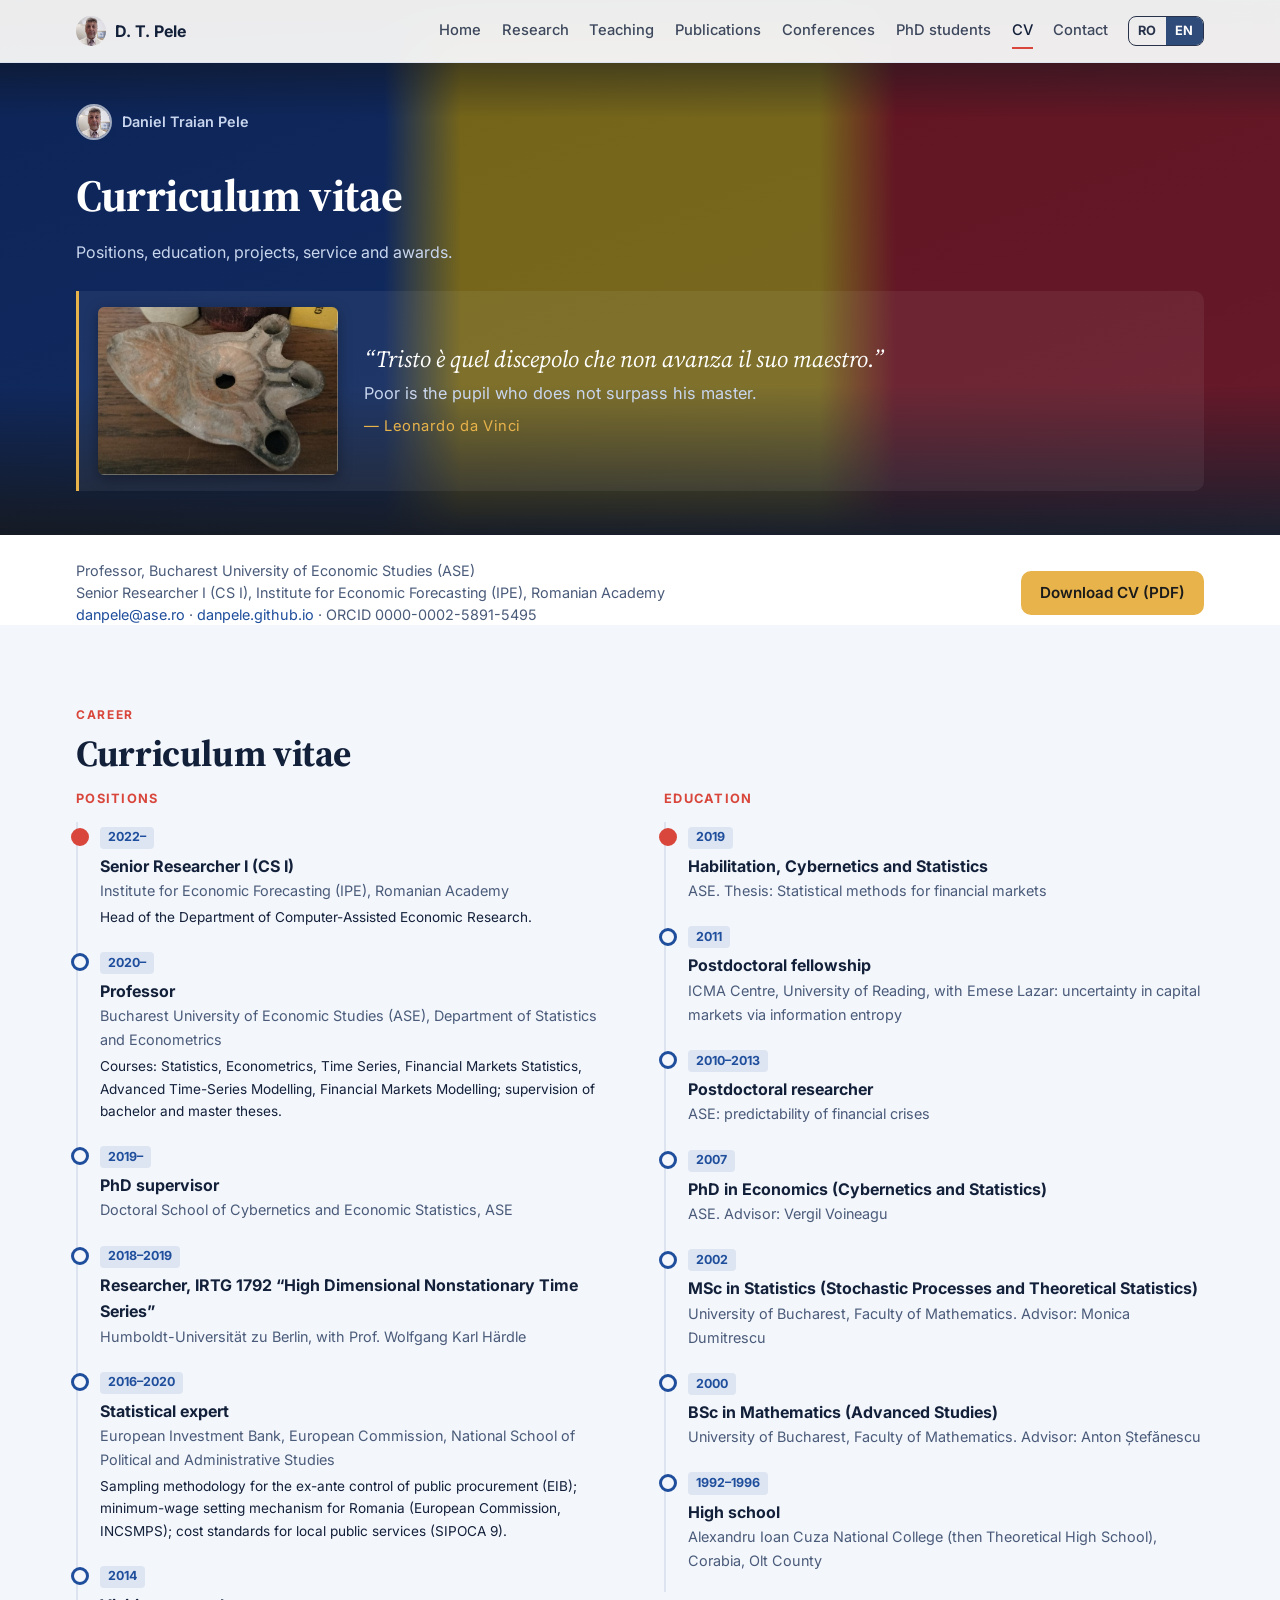
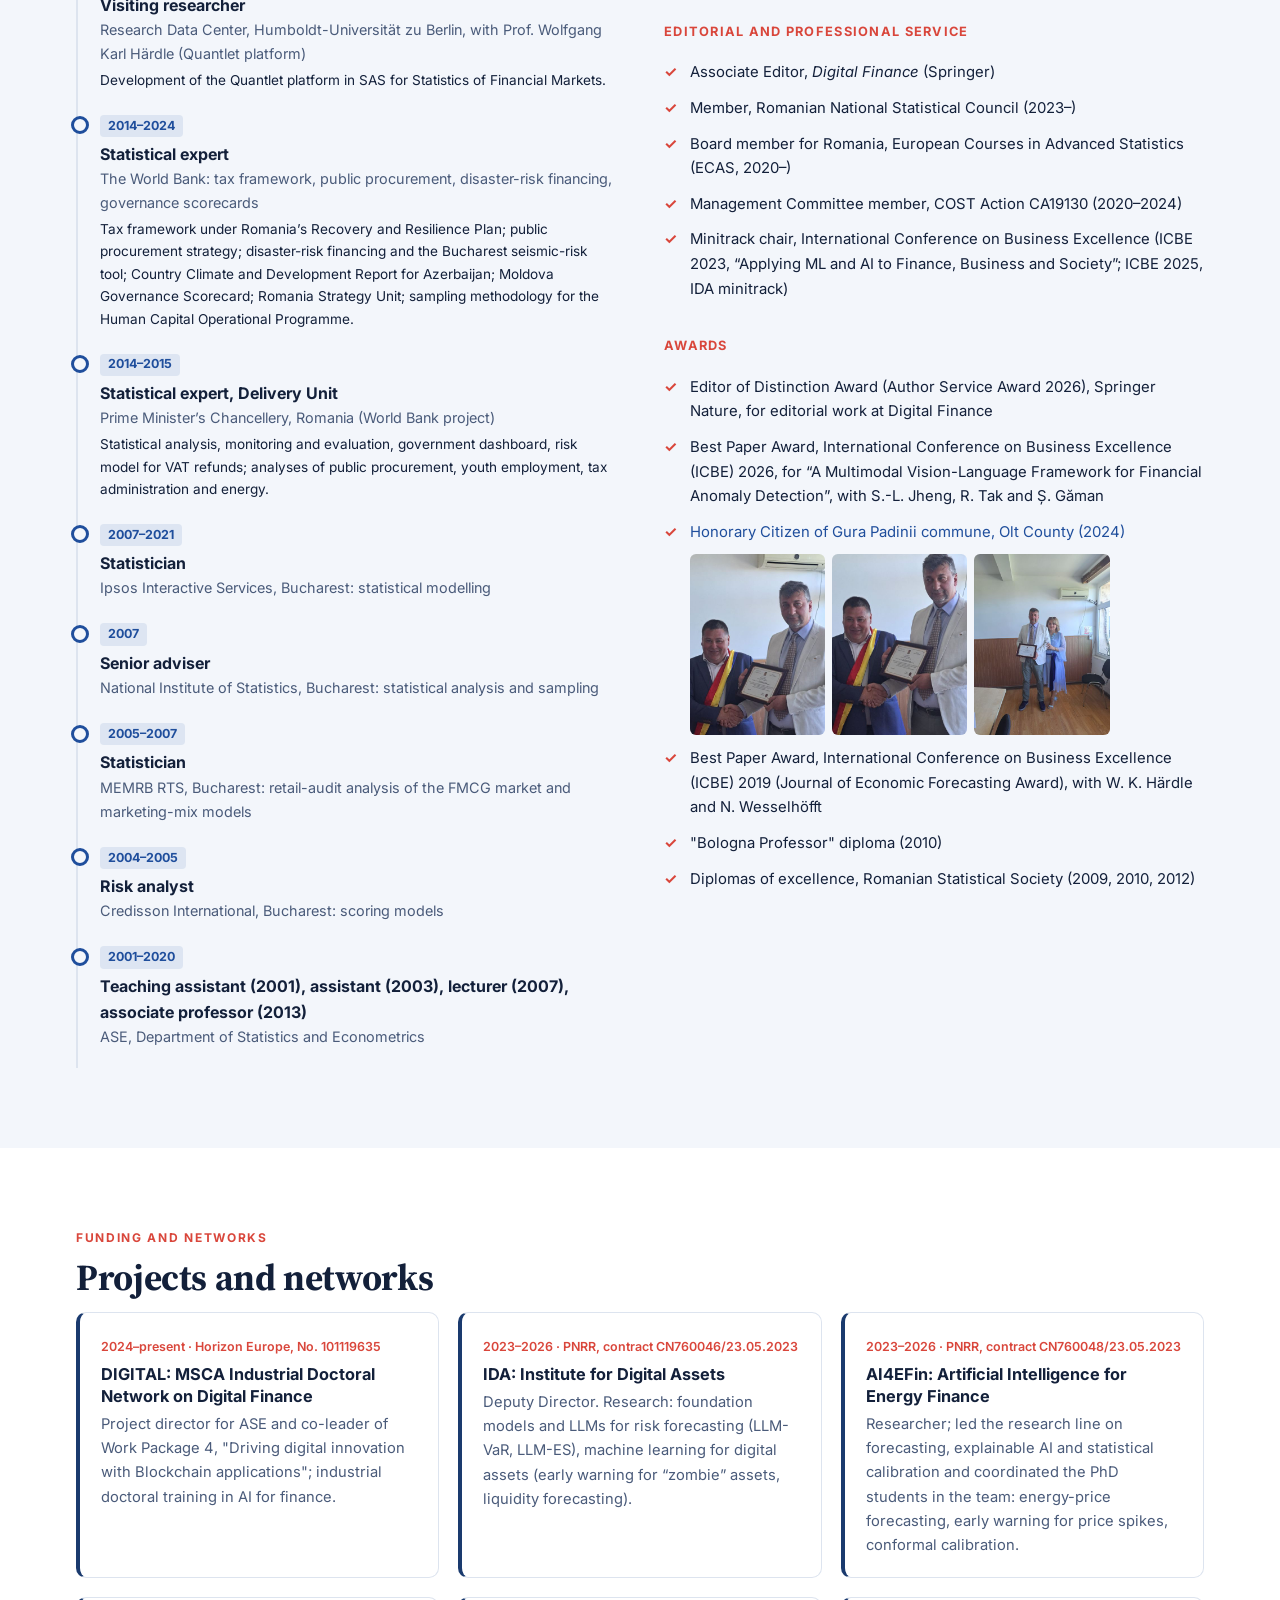
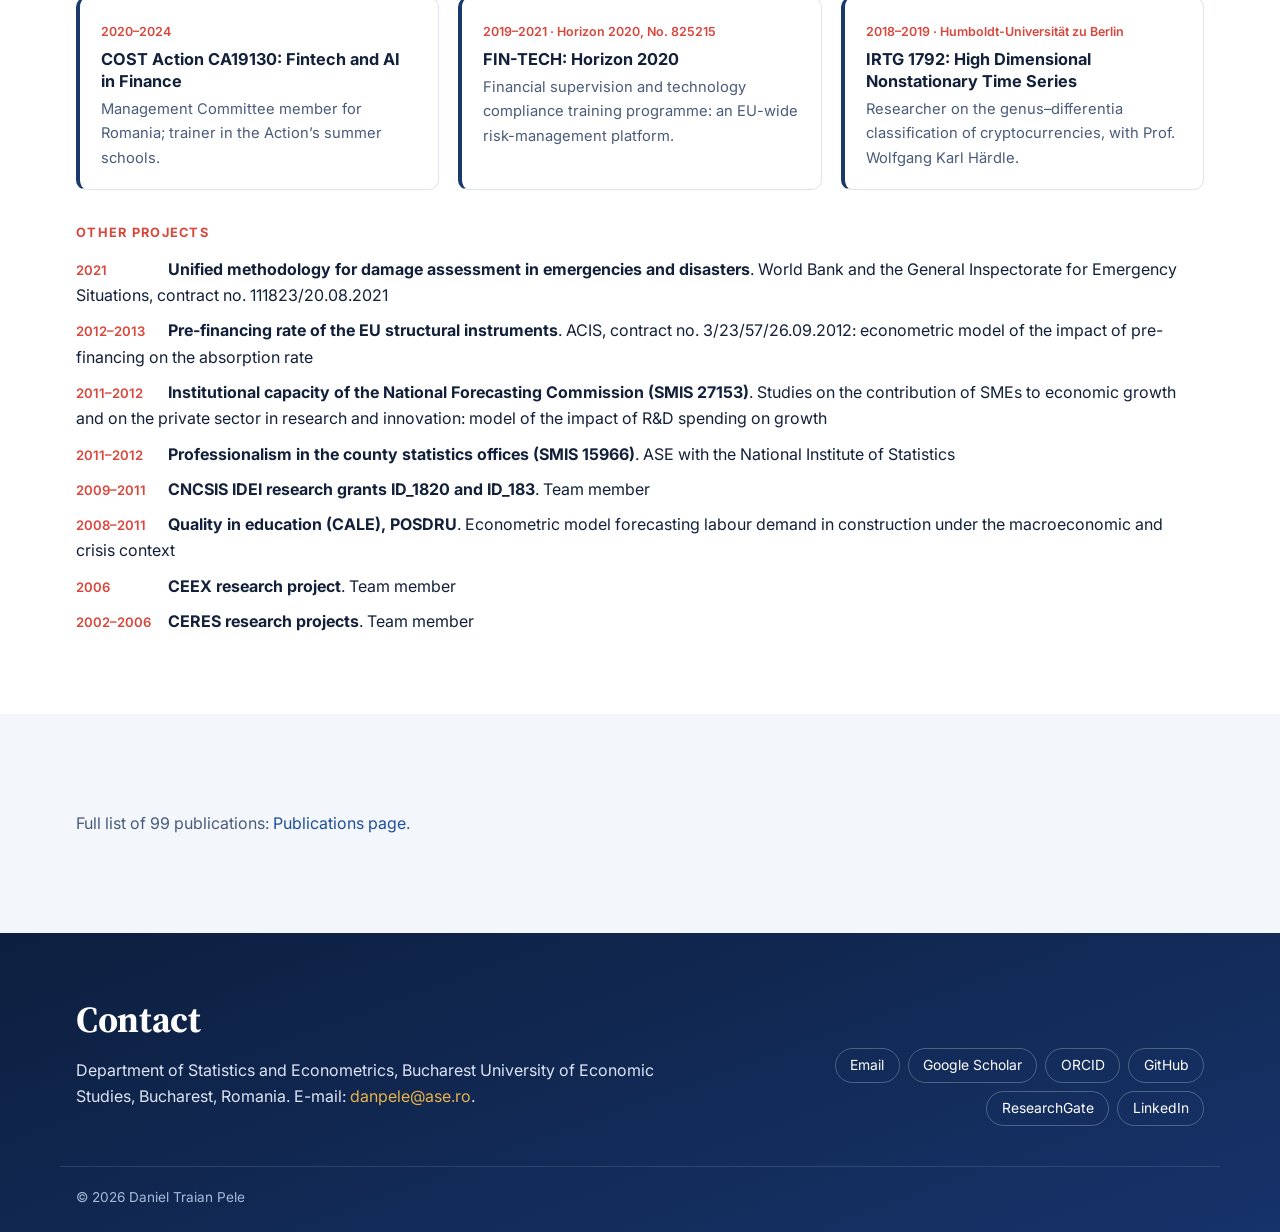
==== commit 940f2b3a: "News and CV: academic titles for the people named" ====
--- a/cv.html
+++ b/cv.html
@@ -73,7 +73,7 @@
             <div class="wrap">
                 <p class="kicker" data-t="researchKicker">Funding and networks</p>
                 <h2 data-t="research">Projects and networks</h2>
-                <div class="projects" id="projects"><a class="project" href="https://www.digital-finance-msca.com" target="_blank" rel="noopener"><span class="meta">2024–present · Horizon Europe, No. 101119635</span><h4>DIGITAL: MSCA Industrial Doctoral Network on Digital Finance</h4><p>Project director for ASE and co-leader of Work Package 4, "Driving digital innovation with Blockchain applications"; industrial doctoral training in AI for finance.</p></a><a class="project" href="https://www.theida.net" target="_blank" rel="noopener"><span class="meta">2023–2026 · PNRR, contract CN760046/23.05.2023</span><h4>IDA: Institute for Digital Assets</h4><p>Deputy Director. Research: foundation models and LLMs for risk forecasting (LLM-VaR, LLM-ES), machine learning for digital assets (early warning for “zombie” assets, liquidity forecasting).</p></a><a class="project" href="https://www.ai4efin.ase.ro" target="_blank" rel="noopener"><span class="meta">2023–2026 · PNRR, contract CN760048/23.05.2023</span><h4>AI4EFin: Artificial Intelligence for Energy Finance</h4><p>Researcher; led the research line on forecasting, explainable AI and statistical calibration and coordinated the PhD students in the team: energy-price forecasting, early warning for price spikes, conformal calibration.</p></a><a class="project" href="https://www.cost.eu/actions/CA19130/" target="_blank" rel="noopener"><span class="meta">2020–2024</span><h4>COST Action CA19130: Fintech and AI in Finance</h4><p>Management Committee member for Romania; trainer in the Action’s summer schools.</p></a><div class="project"><span class="meta">2019–2021 · Horizon 2020, No. 825215</span><h4>FIN-TECH: Horizon 2020</h4><p>Financial supervision and technology compliance training programme: an EU-wide risk-management platform.</p></div><div class="project"><span class="meta">2018–2019 · Humboldt-Universität zu Berlin</span><h4>IRTG 1792: High Dimensional Nonstationary Time Series</h4><p>Researcher on the genus–differentia classification of cryptocurrencies, with Wolfgang Karl Härdle.</p></div></div><h3 class="cv-sec more-proj">Other projects</h3><ul class="more-projects"><li><span class="meta">2021</span> <b>Unified methodology for damage assessment in emergencies and disasters</b>. World Bank and the General Inspectorate for Emergency Situations, contract no. 111823/20.08.2021</li><li><span class="meta">2012–2013</span> <b>Pre-financing rate of the EU structural instruments</b>. ACIS, contract no. 3/23/57/26.09.2012: econometric model of the impact of pre-financing on the absorption rate</li><li><span class="meta">2011–2012</span> <b>Institutional capacity of the National Forecasting Commission (SMIS 27153)</b>. Studies on the contribution of SMEs to economic growth and on the private sector in research and innovation: model of the impact of R&amp;D spending on growth</li><li><span class="meta">2011–2012</span> <b>Professionalism in the county statistics offices (SMIS 15966)</b>. ASE with the National Institute of Statistics</li><li><span class="meta">2009–2011</span> <b>CNCSIS IDEI research grants ID_1820 and ID_183</b>. Team member</li><li><span class="meta">2008–2011</span> <b>Quality in education (CALE), POSDRU</b>. Econometric model forecasting labour demand in construction under the macroeconomic and crisis context</li><li><span class="meta">2006</span> <b>CEEX research project</b>. Team member</li><li><span class="meta">2002–2006</span> <b>CERES research projects</b>. Team member</li></ul>
+                <div class="projects" id="projects"><a class="project" href="https://www.digital-finance-msca.com" target="_blank" rel="noopener"><span class="meta">2024–present · Horizon Europe, No. 101119635</span><h4>DIGITAL: MSCA Industrial Doctoral Network on Digital Finance</h4><p>Project director for ASE and co-leader of Work Package 4, "Driving digital innovation with Blockchain applications"; industrial doctoral training in AI for finance.</p></a><a class="project" href="https://www.theida.net" target="_blank" rel="noopener"><span class="meta">2023–2026 · PNRR, contract CN760046/23.05.2023</span><h4>IDA: Institute for Digital Assets</h4><p>Deputy Director. Research: foundation models and LLMs for risk forecasting (LLM-VaR, LLM-ES), machine learning for digital assets (early warning for “zombie” assets, liquidity forecasting).</p></a><a class="project" href="https://www.ai4efin.ase.ro" target="_blank" rel="noopener"><span class="meta">2023–2026 · PNRR, contract CN760048/23.05.2023</span><h4>AI4EFin: Artificial Intelligence for Energy Finance</h4><p>Researcher; led the research line on forecasting, explainable AI and statistical calibration and coordinated the PhD students in the team: energy-price forecasting, early warning for price spikes, conformal calibration.</p></a><a class="project" href="https://www.cost.eu/actions/CA19130/" target="_blank" rel="noopener"><span class="meta">2020–2024</span><h4>COST Action CA19130: Fintech and AI in Finance</h4><p>Management Committee member for Romania; trainer in the Action’s summer schools.</p></a><div class="project"><span class="meta">2019–2021 · Horizon 2020, No. 825215</span><h4>FIN-TECH: Horizon 2020</h4><p>Financial supervision and technology compliance training programme: an EU-wide risk-management platform.</p></div><div class="project"><span class="meta">2018–2019 · Humboldt-Universität zu Berlin</span><h4>IRTG 1792: High Dimensional Nonstationary Time Series</h4><p>Researcher on the genus–differentia classification of cryptocurrencies, with Prof. Wolfgang Karl Härdle.</p></div></div><h3 class="cv-sec more-proj">Other projects</h3><ul class="more-projects"><li><span class="meta">2021</span> <b>Unified methodology for damage assessment in emergencies and disasters</b>. World Bank and the General Inspectorate for Emergency Situations, contract no. 111823/20.08.2021</li><li><span class="meta">2012–2013</span> <b>Pre-financing rate of the EU structural instruments</b>. ACIS, contract no. 3/23/57/26.09.2012: econometric model of the impact of pre-financing on the absorption rate</li><li><span class="meta">2011–2012</span> <b>Institutional capacity of the National Forecasting Commission (SMIS 27153)</b>. Studies on the contribution of SMEs to economic growth and on the private sector in research and innovation: model of the impact of R&amp;D spending on growth</li><li><span class="meta">2011–2012</span> <b>Professionalism in the county statistics offices (SMIS 15966)</b>. ASE with the National Institute of Statistics</li><li><span class="meta">2009–2011</span> <b>CNCSIS IDEI research grants ID_1820 and ID_183</b>. Team member</li><li><span class="meta">2008–2011</span> <b>Quality in education (CALE), POSDRU</b>. Econometric model forecasting labour demand in construction under the macroeconomic and crisis context</li><li><span class="meta">2006</span> <b>CEEX research project</b>. Team member</li><li><span class="meta">2002–2006</span> <b>CERES research projects</b>. Team member</li></ul>
             </div>
         </section>
         <section id="cvpubs" class="section">
@@ -95,7 +95,7 @@
     </footer>
 
     <script src="assets/pubs.js?v=2d4936ce"></script>
-    <script src="assets/content.js?v=ff6ba06b"></script>
+    <script src="assets/content.js?v=62a8be4e"></script>
     <script src="assets/viz.js?v=cdb03537"></script>
     <script src="assets/app.js?v=73535cc8"></script>
 
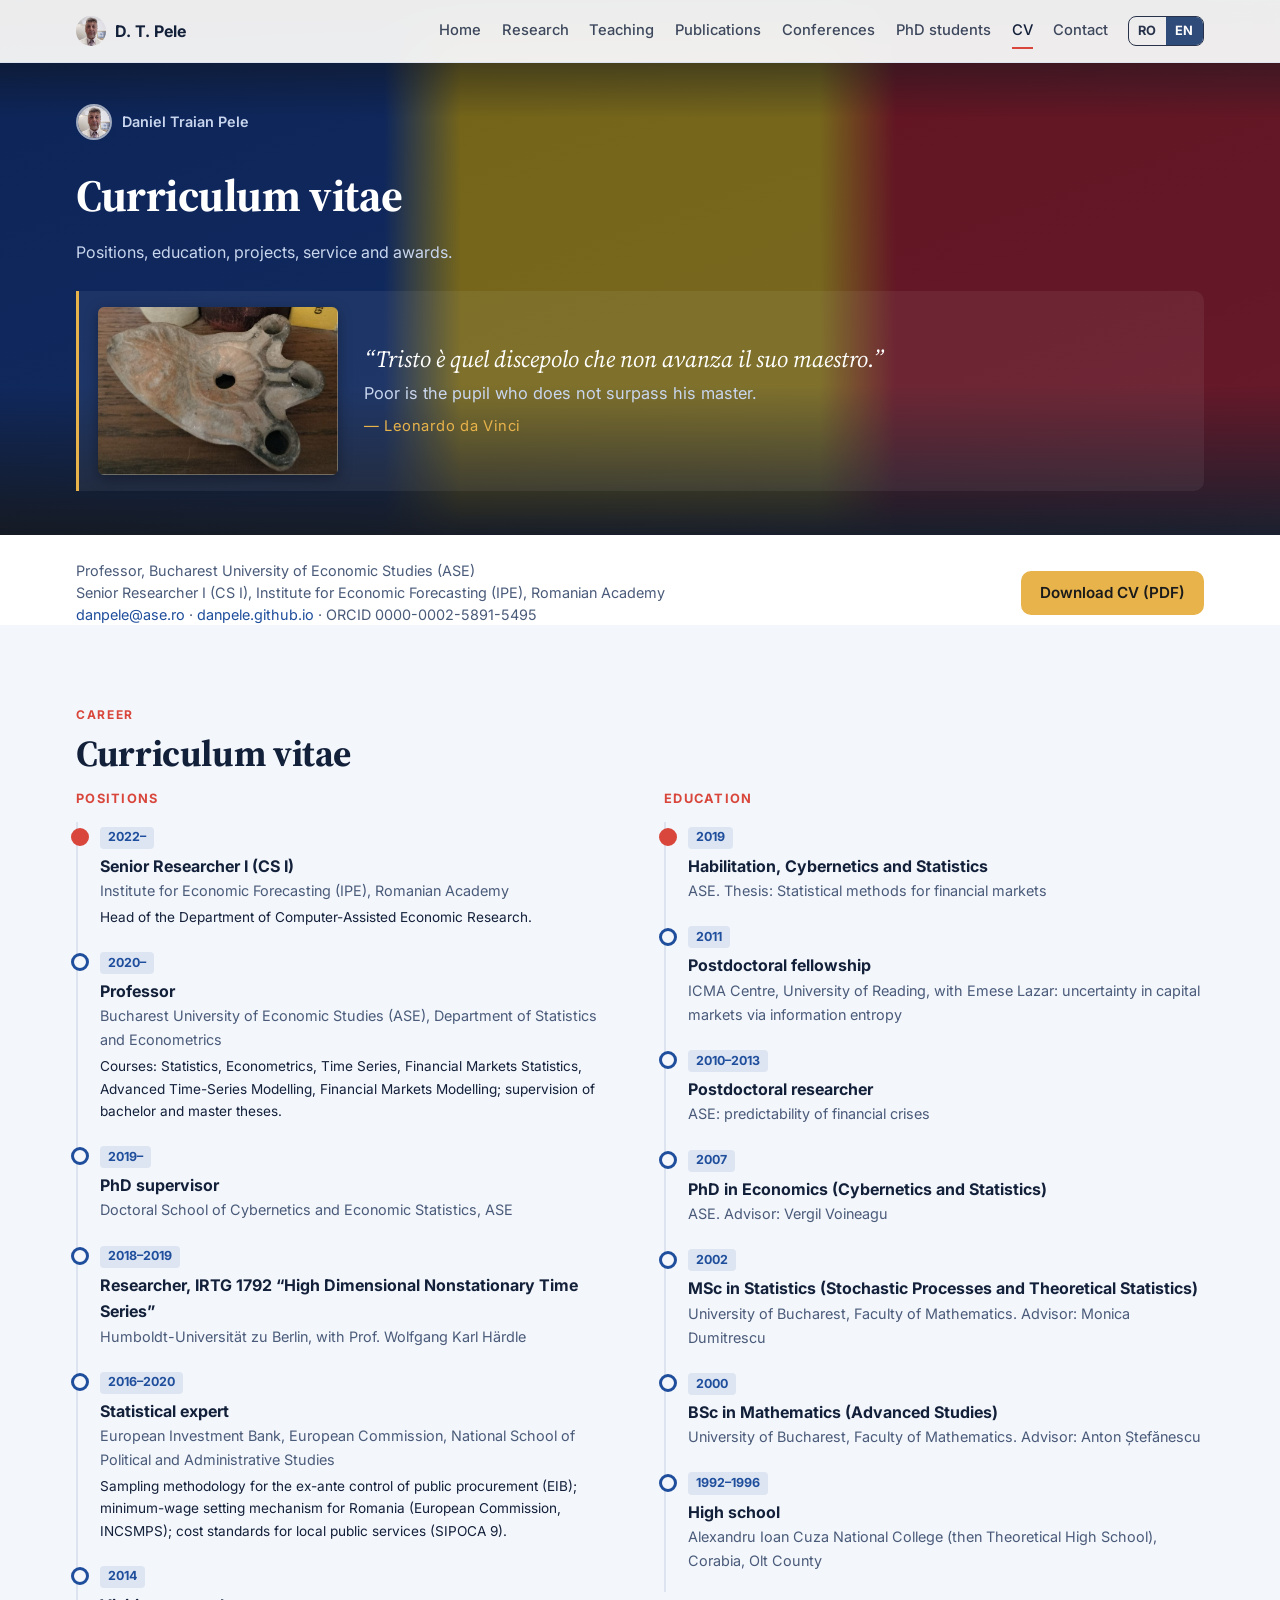
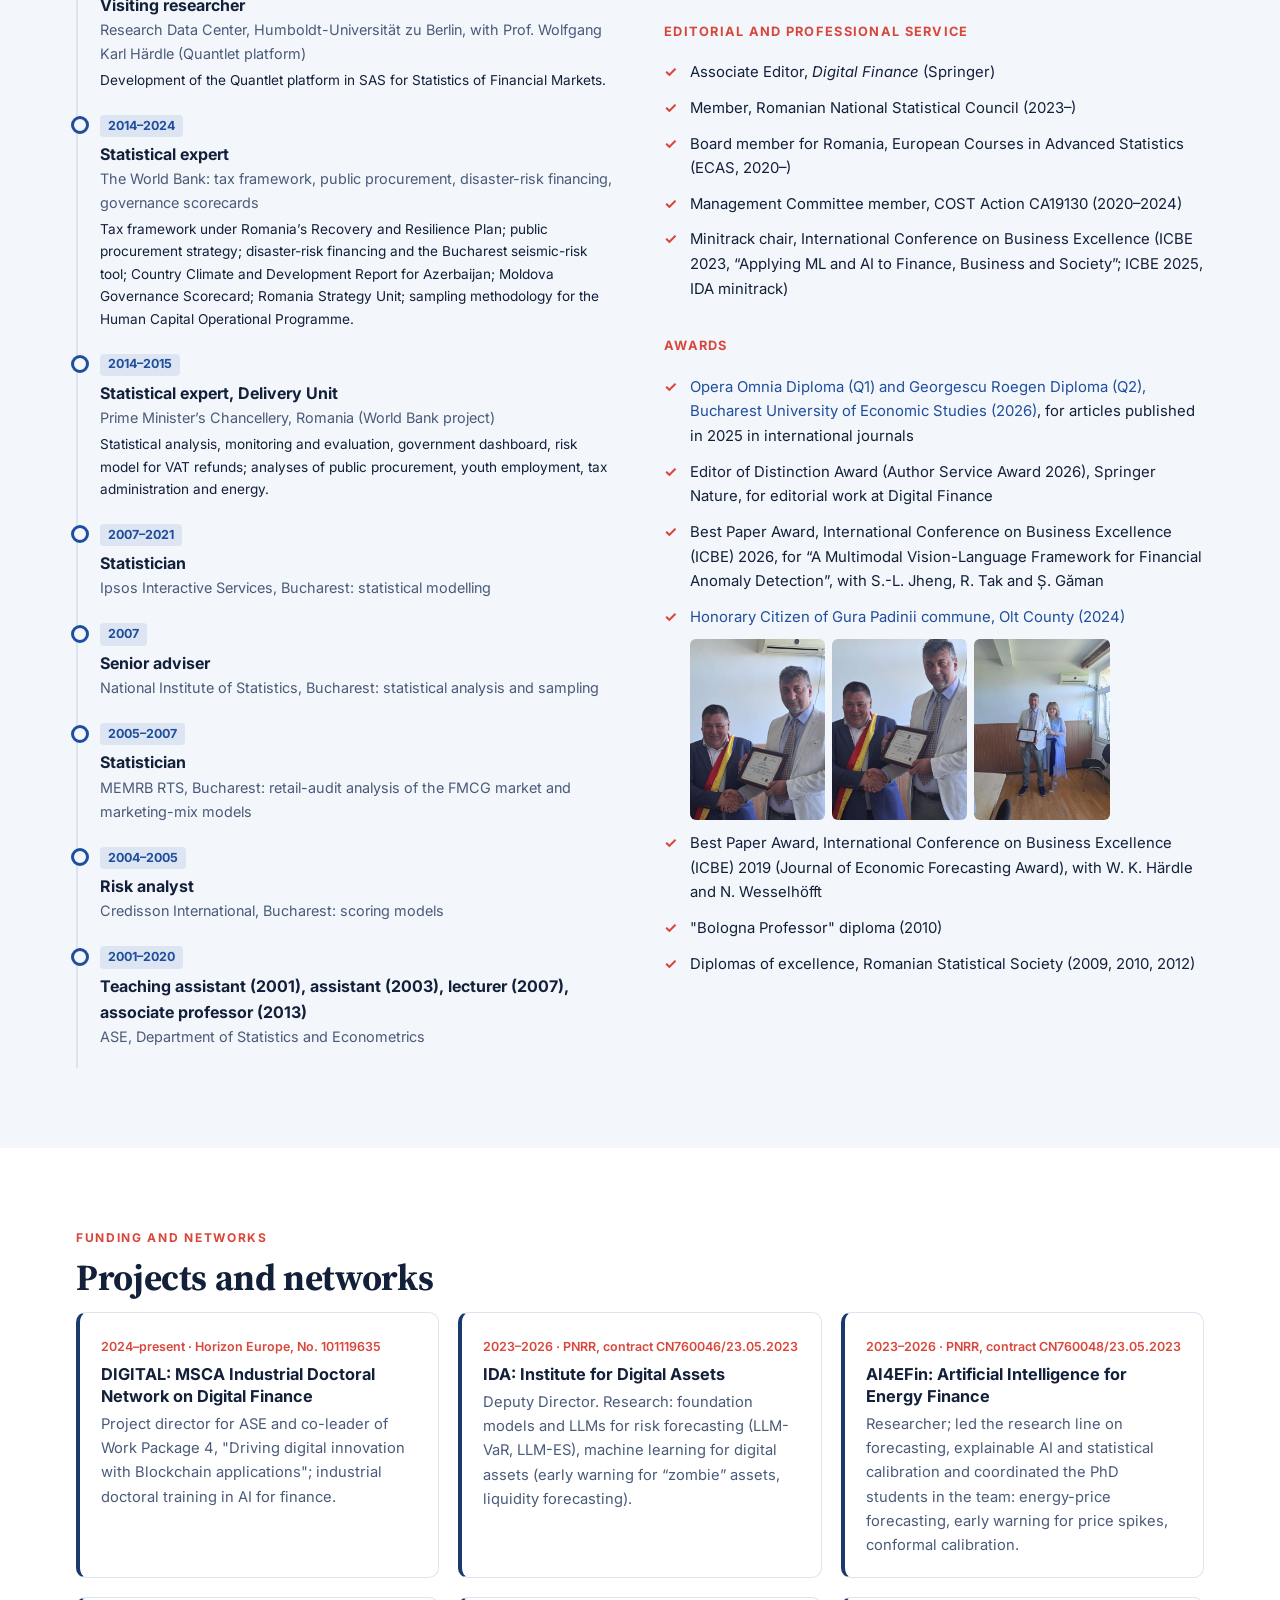
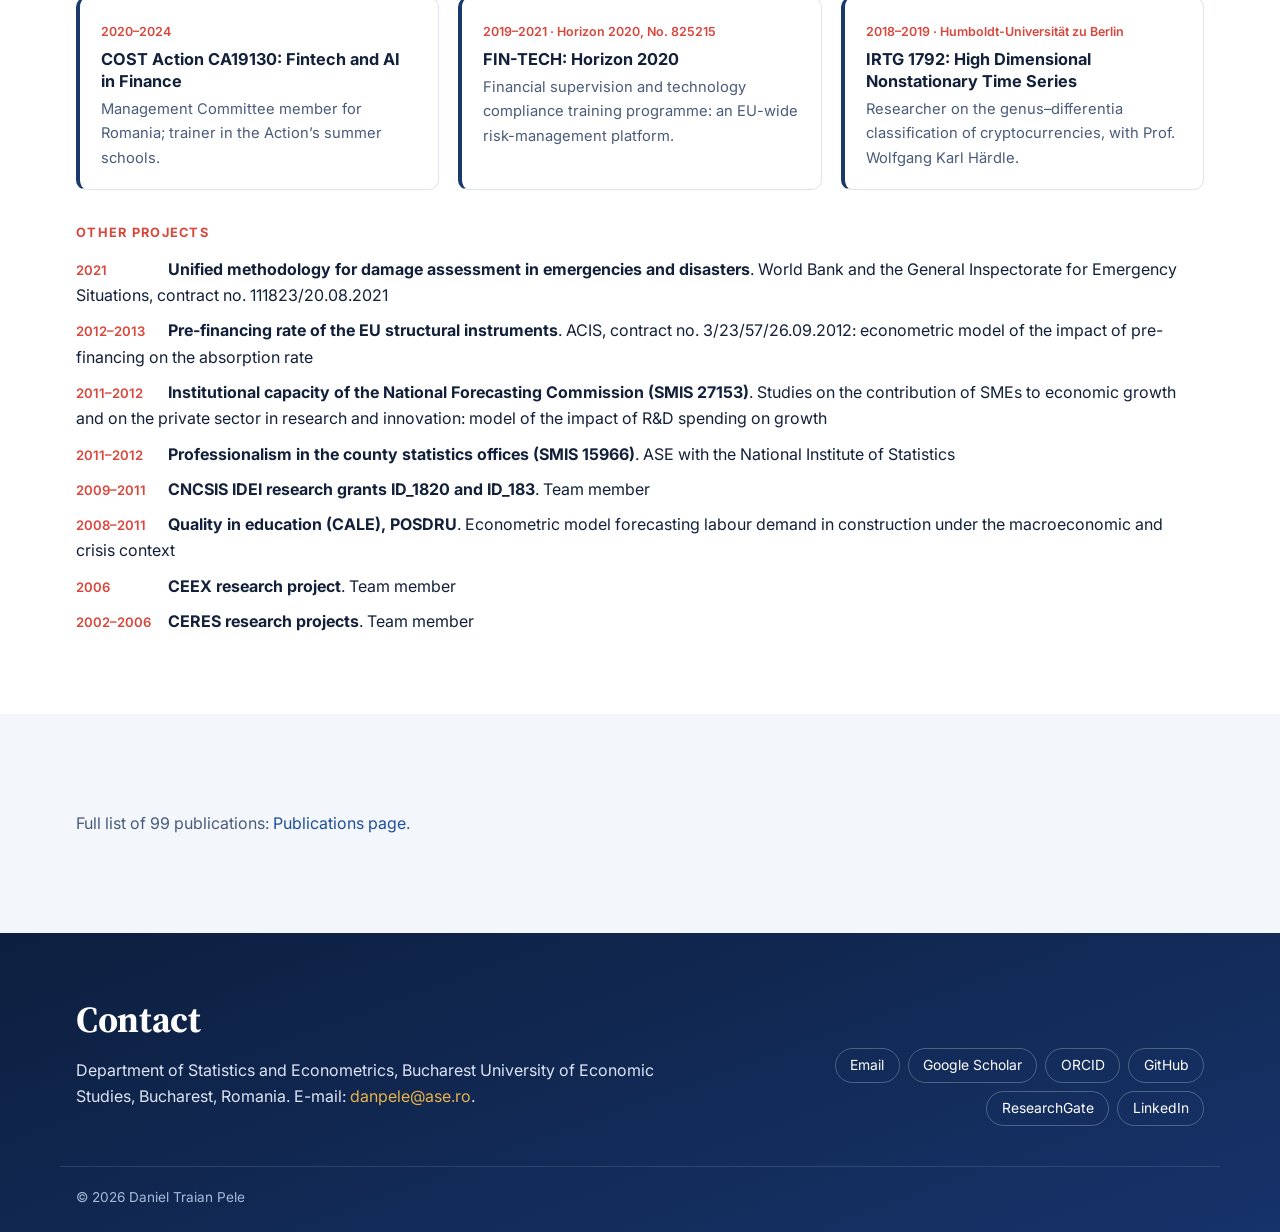
==== commit 277ae1e0: "News and awards: Opera Omnia and Georgescu Roegen diplomas (ASE research awards, 17 Nov 2026) Co-Aut" ====
--- a/cv.html
+++ b/cv.html
@@ -22,7 +22,7 @@
     <link rel="preconnect" href="https://fonts.googleapis.com">
     <link rel="preconnect" href="https://fonts.gstatic.com" crossorigin="">
     <link href="https://fonts.googleapis.com/css2?family=Inter:wght@400;500;600;700&amp;family=Source+Serif+4:opsz,wght@8..60,500;8..60,600;8..60,700&amp;display=swap" rel="stylesheet">
-    <link rel="stylesheet" href="assets/style.css?v=6098e333">
+    <link rel="stylesheet" href="assets/style.css?v=41d4f184">
 </head>
 <body data-page="cv">
     <header class="topbar solid" id="topbar">
@@ -64,7 +64,7 @@
                         <h3 data-t="service">Editorial and professional service</h3>
                         <ul class="ticks" id="service"><li>Associate Editor, <em>Digital Finance</em> (Springer)</li><li>Member, Romanian National Statistical Council (2023–)</li><li>Board member for Romania, European Courses in Advanced Statistics (ECAS, 2020–)</li><li>Management Committee member, COST Action CA19130 (2020–2024)</li><li>Minitrack chair, International Conference on Business Excellence (ICBE 2023, “Applying ML and AI to Finance, Business and Society”; ICBE 2025, IDA minitrack)</li></ul>
                         <h3 data-t="awards">Awards</h3>
-                        <ul class="ticks" id="awards"><li>Editor of Distinction Award (Author Service Award 2026), Springer Nature, for editorial work at Digital Finance</li><li>Best Paper Award, International Conference on Business Excellence (ICBE) 2026, for “A Multimodal Vision-Language Framework for Financial Anomaly Detection”, with S.-L. Jheng, R. Tak and Ș. Găman</li><li><a href="https://lnkd.in/p/dWUSnViU" target="_blank" rel="noopener">Honorary Citizen of Gura Padinii commune, Olt County (2024)</a><span class="news-pics" style="max-width:420px"><a href="assets/a_gura_1.jpg" target="_blank" rel="noopener"><img src="assets/a_gura_1.jpg" alt="" width="480" height="640" loading="lazy" style="aspect-ratio:3/4"></a><a href="assets/a_gura_2.jpg" target="_blank" rel="noopener"><img src="assets/a_gura_2.jpg" alt="" width="480" height="640" loading="lazy" style="aspect-ratio:3/4"></a><a href="assets/a_gura_3.jpg" target="_blank" rel="noopener"><img src="assets/a_gura_3.jpg" alt="" width="480" height="640" loading="lazy" style="aspect-ratio:3/4"></a></span></li><li>Best Paper Award, International Conference on Business Excellence (ICBE) 2019 (Journal of Economic Forecasting Award), with W. K. Härdle and N. Wesselhöfft</li><li>"Bologna Professor" diploma (2010)</li><li>Diplomas of excellence, Romanian Statistical Society (2009, 2010, 2012)</li></ul>
+                        <ul class="ticks" id="awards"><li><a href="https://lnkd.in/p/gnq44Gfv" target="_blank" rel="noopener">Opera Omnia Diploma (Q1) and Georgescu Roegen Diploma (Q2), Bucharest University of Economic Studies (2026)</a>, for articles published in 2025 in international journals</li><li>Editor of Distinction Award (Author Service Award 2026), Springer Nature, for editorial work at Digital Finance</li><li>Best Paper Award, International Conference on Business Excellence (ICBE) 2026, for “A Multimodal Vision-Language Framework for Financial Anomaly Detection”, with S.-L. Jheng, R. Tak and Ș. Găman</li><li><a href="https://lnkd.in/p/dWUSnViU" target="_blank" rel="noopener">Honorary Citizen of Gura Padinii commune, Olt County (2024)</a><span class="news-pics" style="max-width:420px"><a href="assets/a_gura_1.jpg" target="_blank" rel="noopener"><img src="assets/a_gura_1.jpg" alt="" width="480" height="640" loading="lazy" style="aspect-ratio:3/4"></a><a href="assets/a_gura_2.jpg" target="_blank" rel="noopener"><img src="assets/a_gura_2.jpg" alt="" width="480" height="640" loading="lazy" style="aspect-ratio:3/4"></a><a href="assets/a_gura_3.jpg" target="_blank" rel="noopener"><img src="assets/a_gura_3.jpg" alt="" width="480" height="640" loading="lazy" style="aspect-ratio:3/4"></a></span></li><li>Best Paper Award, International Conference on Business Excellence (ICBE) 2019 (Journal of Economic Forecasting Award), with W. K. Härdle and N. Wesselhöfft</li><li>"Bologna Professor" diploma (2010)</li><li>Diplomas of excellence, Romanian Statistical Society (2009, 2010, 2012)</li></ul>
                     </div>
                 </div>
             </div>
@@ -95,9 +95,9 @@
     </footer>
 
     <script src="assets/pubs.js?v=2d4936ce"></script>
-    <script src="assets/content.js?v=62a8be4e"></script>
+    <script src="assets/content.js?v=676acd41"></script>
     <script src="assets/viz.js?v=cdb03537"></script>
-    <script src="assets/app.js?v=73535cc8"></script>
+    <script src="assets/app.js?v=12d5d4a4"></script>
 
 
 </body></html>
--- a/assets/style.css
+++ b/assets/style.css
@@ -408,8 +408,9 @@
 .news { list-style: none; margin: 0; padding: 0; display: grid; grid-template-columns: repeat(2, 1fr); gap: 0.8rem 2rem; }
 .news li { display: grid; grid-template-columns: 90px 1fr; gap: 1rem; align-items: baseline; padding: 0.8rem 0; border-bottom: 1px solid var(--line); }
 .news time { font-size: 0.78rem; font-weight: 700; text-transform: uppercase; letter-spacing: 0.05em; color: var(--accent); }
-.news a { color: var(--text); font-weight: 500; }
-.news a:hover { color: var(--link); }
+.news-text { color: var(--text); font-weight: 500; }
+.news-text a { color: var(--link); text-decoration: underline; text-decoration-thickness: 1px; text-underline-offset: 2px; }
+.news-text a:hover { text-decoration-thickness: 2px; }
 .news-abs { display: block; margin-top: 0.5rem; font-size: 0.86rem; line-height: 1.55; color: var(--muted); text-align: justify; hyphens: auto; }
 .news-pics { display: grid; grid-template-columns: repeat(3, 1fr); gap: 0.4rem; margin-top: 0.6rem; }
 .news-pics img { display: block; width: 100%; height: auto; aspect-ratio: 3 / 2; object-fit: cover; border-radius: 6px; }
